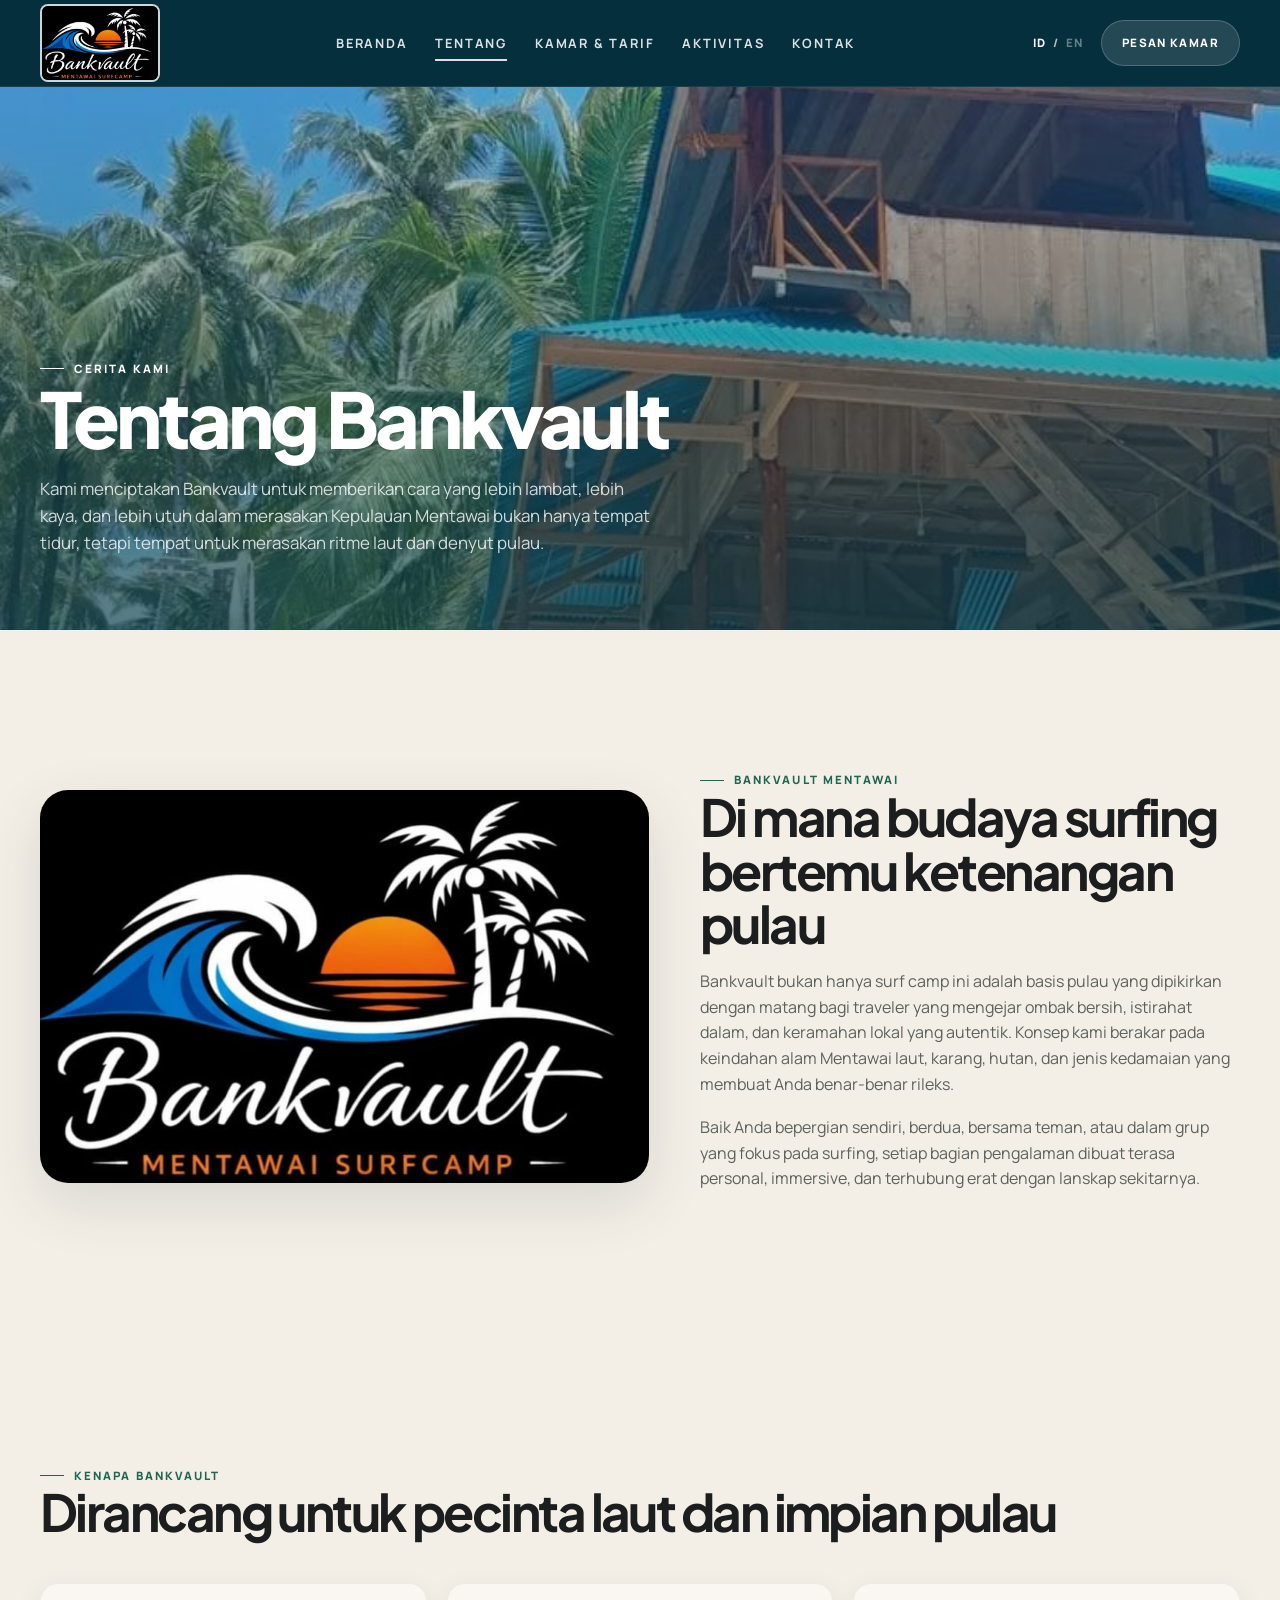
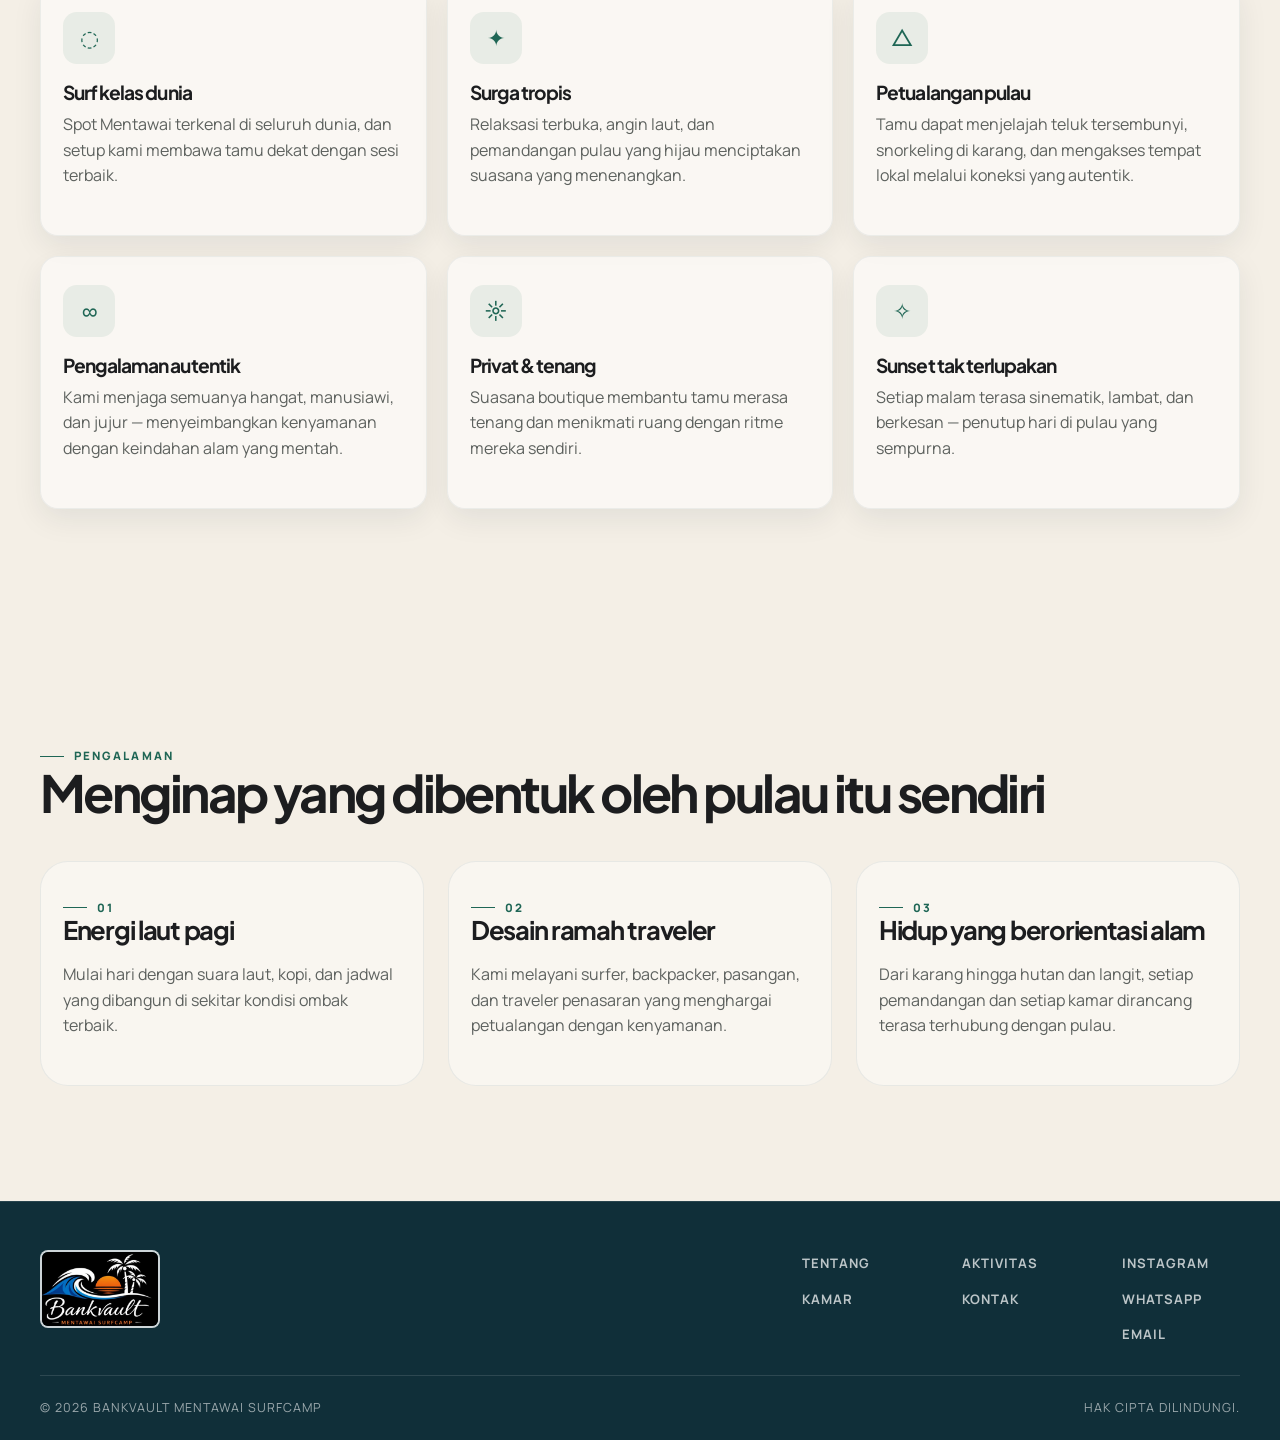
==== about.html @ a0c2a0dd "Add files via upload" ====
<!DOCTYPE html>
<html lang="id">
  <head>
    <meta charset="UTF-8" />
    <meta name="viewport" content="width=device-width, initial-scale=1.0" />
<title>Tentang Bankvault Mentawai Surfcamp</title>
<meta name="description" content="Pelajari kisah, semangat, dan pengalaman di balik Bankvault Mentawai Surfcamp di Kepulauan Mentawai." />
    <link rel="preconnect" href="https://fonts.googleapis.com" />
    <link rel="preconnect" href="https://fonts.gstatic.com" crossorigin />
    <link href="https://fonts.googleapis.com/css2?family=Inter:wght@400;500;600;700;800;900&family=Manrope:wght@400;500;600;700;800&family=Plus+Jakarta+Sans:wght@400;500;600;700;800&display=swap" rel="stylesheet" />
    <link rel="icon" href="logo.jpeg" type="image/jpeg" />
    <link rel="stylesheet" href="style.css" />
  </head>
  <body class="site-shell">
    <div class="scroll-progress"><div class="scroll-progress-bar"></div></div>
    <header class="topbar">
      <nav class="navbar" aria-label="Main navigation">
        <a class="brand" href="index.html">
          <img class="brand-logo" src="logo.jpeg" alt="Bankvault Mentawai Surfcamp" />
        </a>
        <div class="nav-center">
          <a class="nav-link" href="index.html">Beranda</a>
          <a class="nav-link active" href="about.html">Tentang</a>
          <a class="nav-link" href="rooms.html">Kamar &amp; Tarif</a>
          <a class="nav-link" href="activities.html">Aktivitas</a>
          <a class="nav-link" href="contact.html">Kontak</a>
        </div>
        <div class="nav-actions">
          <div class="language-toggle" aria-label="Language selector">
            <button type="button" data-language="id" aria-label="Gunakan Bahasa Indonesia">ID</button>
            <span>/</span>
            <button type="button" data-language="en" aria-label="Use English">EN</button>
          </div>
          <a class="nav-cta" href="contact.html">Pesan Kamar</a>
        </div>
      </nav>
    </header>

    <main class="site-main">
      <section class="page-hero page-hero-about">
        <div class="container">
          <span class="eyebrow" style="color:#fff;">Cerita kami</span>
          <h1>Tentang Bankvault</h1>
          <p>Kami menciptakan Bankvault untuk memberikan cara yang lebih lambat, lebih kaya, dan lebih utuh dalam merasakan Kepulauan Mentawai bukan hanya tempat tidur, tetapi tempat untuk merasakan ritme laut dan denyut pulau.</p>
        </div>
      </section>

      <section class="section reveal">
        <div class="container">
          <div class="grid-2">
            <div class="image-card"><img src="logo.jpeg" alt="Atmosfer pulau Bankvault" loading="lazy" /></div>
            <div class="intro-copy">
              <span class="eyebrow">Bankvault Mentawai</span>
              <h2>Di mana budaya surfing bertemu ketenangan pulau</h2>
              <p>Bankvault bukan hanya surf camp ini adalah basis pulau yang dipikirkan dengan matang bagi traveler yang mengejar ombak bersih, istirahat dalam, dan keramahan lokal yang autentik. Konsep kami berakar pada keindahan alam Mentawai laut, karang, hutan, dan jenis kedamaian yang membuat Anda benar-benar rileks.</p>
              <p>Baik Anda bepergian sendiri, berdua, bersama teman, atau dalam grup yang fokus pada surfing, setiap bagian pengalaman dibuat terasa personal, immersive, dan terhubung erat dengan lanskap sekitarnya.</p>
            </div>
          </div>
        </div>
      </section>

      <section class="section reveal">
        <div class="container">
          <div class="section-intro">
            <div>
              <span class="eyebrow">Kenapa Bankvault</span>
              <h2>Dirancang untuk pecinta laut dan impian pulau</h2>
            </div>
          </div>
          <div class="feature-grid">
            <article class="feature-card"><div class="feature-icon">◌</div><h3>Surf kelas dunia</h3><p>Spot Mentawai terkenal di seluruh dunia, dan setup kami membawa tamu dekat dengan sesi terbaik.</p></article>
            <article class="feature-card"><div class="feature-icon">✦</div><h3>Surga tropis</h3><p>Relaksasi terbuka, angin laut, dan pemandangan pulau yang hijau menciptakan suasana yang menenangkan.</p></article>
            <article class="feature-card"><div class="feature-icon">△</div><h3>Petualangan pulau</h3><p>Tamu dapat menjelajah teluk tersembunyi, snorkeling di karang, dan mengakses tempat lokal melalui koneksi yang autentik.</p></article>
            <article class="feature-card"><div class="feature-icon">∞</div><h3>Pengalaman autentik</h3><p>Kami menjaga semuanya hangat, manusiawi, dan jujur — menyeimbangkan kenyamanan dengan keindahan alam yang mentah.</p></article>
            <article class="feature-card"><div class="feature-icon">☼</div><h3>Privat &amp; tenang</h3><p>Suasana boutique membantu tamu merasa tenang dan menikmati ruang dengan ritme mereka sendiri.</p></article>
            <article class="feature-card"><div class="feature-icon">✧</div><h3>Sunset tak terlupakan</h3><p>Setiap malam terasa sinematik, lambat, dan berkesan — penutup hari di pulau yang sempurna.</p></article>
          </div>
        </div>
      </section>

      <section class="section reveal">
        <div class="container">
          <div class="section-intro">
            <div>
              <span class="eyebrow">Pengalaman</span>
              <h2>Menginap yang dibentuk oleh pulau itu sendiri</h2>
            </div>
          </div>

          <div class="focus-grid">
            <article class="focus-card"><span class="eyebrow">01</span><h3>Energi laut pagi</h3><p>Mulai hari dengan suara laut, kopi, dan jadwal yang dibangun di sekitar kondisi ombak terbaik.</p></article>
            <article class="focus-card"><span class="eyebrow">02</span><h3>Desain ramah traveler</h3><p>Kami melayani surfer, backpacker, pasangan, dan traveler penasaran yang menghargai petualangan dengan kenyamanan.</p></article>
            <article class="focus-card"><span class="eyebrow">03</span><h3>Hidup yang berorientasi alam</h3><p>Dari karang hingga hutan dan langit, setiap pemandangan dan setiap kamar dirancang terasa terhubung dengan pulau.</p></article>
          </div>
        </div>
      </section>
    </main>

    <footer class="footer">
      <div class="container">
        <div class="footer-inner">
            <div class="footer-brand"><a class="brand" href="index.html"><img class="brand-logo" src="logo.jpeg" alt="Bankvault Mentawai Surfcamp" /></a></div>
          <div class="footer-links">
              <ul><li><a href="about.html">Tentang</a></li><li><a href="rooms.html">Kamar</a></li></ul>
              <ul><li><a href="activities.html">Aktivitas</a></li><li><a href="contact.html">Kontak</a></li></ul>
            <ul><li><a href="https://instagram.com/jhonsile" target="_blank" rel="noreferrer">Instagram</a></li><li><a href="https://wa.me/628216255125" target="_blank" rel="noreferrer">WhatsApp</a></li><li><a href="https://mail.google.com/mail/?view=cm&amp;fs=1&amp;to=bankvaultsurfcamp@gmail.com" target="_blank" rel="noreferrer">Email</a></li></ul>
          </div>
        </div>
          <div class="footer-bottom"><span>© 2026 BANKVAULT MENTAWAI SURFCAMP</span><span>Hak Cipta Dilindungi.</span></div>
      </div>
    </footer>

    <script src="https://cdn.jsdelivr.net/npm/gsap@3.12.5/dist/gsap.min.js"></script>
    <script src="script.js"></script>
  </body>
</html>
---- style.css ----
:root {
  --bg: #f4efe6;
  --bg-strong: #efe7da;
  --surface: #ffffff;
  --surface-soft: rgba(255,255,255,0.12);
  --primary: #083b4c;
  --header: #062f3d;
  --footer: #102f39;
  --primary-soft: #0d556f;
  --secondary: #1f6655;
  --secondary-soft: #2d7d68;
  --accent: #d86a3b;
  --accent-soft: #f0b18d;
  --sand: #d9c7a1;
  --ink: #1c1d1f;
  --muted: #5d615e;
  --line: rgba(8,59,76,0.12);
  --shadow: 0 20px 60px rgba(8, 41, 58, 0.12);
  --card-shadow: 0 10px 30px rgba(14, 39, 53, 0.08);
  --radius-lg: 28px;
  --radius-md: 18px;
  --radius-sm: 12px;
  --container: min(1200px, calc(100vw - 48px));
  --nav-height: 86px;
  --transition: 0.5s cubic-bezier(0.22, 1, 0.36, 1);
}

* { box-sizing: border-box; }
html { scroll-behavior: smooth; }
body {
  margin: 0;
  font-family: 'Manrope', 'Inter', sans-serif;
  background: var(--bg);
  color: var(--ink);
  line-height: 1.6;
  overflow-x: hidden;
}
img { max-width: 100%; display: block; }
a { color: inherit; text-decoration: none; }
button, input, select, textarea { font: inherit; }

.container {
  width: var(--container);
  margin: 0 auto;
}

.section {
  position: relative;
  padding: clamp(80px, 9vw, 140px) 0;
}

.reveal,
.feature-card,
.room-card,
.activity-card,
.gallery-item,
.testimonial-slider,
.location-panel,
.contact-panel,
.booking-panel {
  opacity: 0;
  transform: translateY(28px);
  transition: opacity 0.8s ease, transform 0.8s ease;
}
.reveal.is-visible,
.feature-card.is-visible,
.room-card.is-visible,
.activity-card.is-visible,
.gallery-item.is-visible,
.testimonial-slider.is-visible,
.location-panel.is-visible,
.contact-panel.is-visible,
.booking-panel.is-visible {
  opacity: 1;
  transform: translateY(0);
}

.eyebrow {
  display: inline-flex;
  align-items: center;
  gap: 10px;
  text-transform: uppercase;
  letter-spacing: 0.18em;
  font-size: 0.72rem;
  color: var(--secondary);
  font-weight: 800;
}
.eyebrow::before {
  content: "";
  width: 24px;
  height: 1px;
  background: currentColor;
}

.gap-2 { gap: 18px; }

h1, h2, h3, h4 { margin: 0 0 18px; line-height: 1.05; font-family: 'Plus Jakarta Sans', 'Inter', sans-serif; letter-spacing: -0.05em; }
h1 { font-size: clamp(3rem, 6vw, 6.1rem); font-weight: 800; }
h2 { font-size: clamp(2.3rem, 4vw, 4rem); }
h3 { font-size: clamp(1.5rem, 2vw, 2.4rem); }
p { margin: 0 0 18px; color: var(--muted); }

.lead {
  font-size: 1.1rem;
  max-width: 620px;
}

.site-shell {
  position: relative;
  background: var(--bg);
}

.site-shell::before {
  content: "";
  position: fixed;
  inset: 0;
  background: radial-gradient(circle at top left, rgba(14, 96, 105, 0.08), transparent 38%);
  pointer-events: none;
  z-index: 0;
}

.topbar {
  position: fixed;
  inset: 0 0 auto 0;
  z-index: 40;
  background: var(--header);
  border-bottom: 1px solid rgba(255,255,255,0.08);
  transition: background var(--transition), border-color var(--transition), box-shadow var(--transition), backdrop-filter var(--transition);
}
.topbar.nav-scrolled {
  background: var(--header);
  box-shadow: 0 12px 36px rgba(4, 25, 32, 0.22);
  border-bottom-color: rgba(255,255,255,0.1);
}
.topbar.nav-scrolled .nav-link,
.topbar.nav-scrolled .nav-cta {
  color: white;
}

.navbar {
  width: var(--container);
  margin: 0 auto;
  height: var(--nav-height);
  display: flex;
  align-items: center;
  justify-content: space-between;
}

.brand {
  display: inline-flex;
  align-items: center;
  font-weight: 800;
  letter-spacing: 0.08em;
  text-transform: uppercase;
  color: white;
  transition: color var(--transition);
}
.nav-scrolled .brand { color: white; }
.brand-logo {
  width: 120px;
  height: 78px;
  padding: 0;
  object-fit: fill;
  border: 2px solid rgba(255,255,255,0.8);
  border-radius: 8px;
  background: var(--header);
}

.nav-center {
  display: flex;
  align-items: center;
  gap: 28px;
}
.nav-link {
  color: rgba(255,255,255,0.86);
  font-size: 0.8rem;
  letter-spacing: 0.14em;
  text-transform: uppercase;
  font-weight: 700;
  position: relative;
  transition: color var(--transition);
}
.nav-link::after {
  content: "";
  position: absolute;
  left: 0;
  bottom: -8px;
  width: 100%;
  height: 2px;
  background: currentColor;
  transform: scaleX(0);
  transform-origin: left;
  transition: transform 0.35s ease;
}
.nav-link:hover::after,
.nav-link.active::after { transform: scaleX(1); }

.nav-actions {
  display: flex;
  align-items: center;
  gap: 16px;
}
.language-toggle {
  display: inline-flex;
  align-items: center;
  gap: 5px;
  color: rgba(255,255,255,0.7);
  font-size: 0.72rem;
  font-weight: 800;
  letter-spacing: 0.08em;
}
.language-toggle button {
  padding: 5px 2px;
  border: 0;
  background: transparent;
  color: inherit;
  cursor: pointer;
  font-size: inherit;
  font-weight: inherit;
  letter-spacing: inherit;
  transition: color 0.2s ease, opacity 0.2s ease;
}
.language-toggle button:hover,
.language-toggle button.active {
  color: #fff;
}
.language-toggle button:not(.active) {
  opacity: 0.55;
}
.nav-cta {
  display: inline-flex;
  align-items: center;
  justify-content: center;
  min-height: 46px;
  padding: 0 20px;
  border-radius: 999px;
  background: rgba(255,255,255,0.12);
  border: 1px solid rgba(255,255,255,0.2);
  color: white;
  font-size: 0.72rem;
  letter-spacing: 0.12em;
  text-transform: uppercase;
  font-weight: 800;
  transition: transform var(--transition), background var(--transition), border-color var(--transition), color var(--transition), box-shadow var(--transition);
}
.nav-scrolled .nav-cta {
  background: var(--primary);
  border-color: transparent;
  color: white;
  box-shadow: 0 10px 24px rgba(8,59,76,0.18);
}
.nav-cta:hover,
.btn:hover,
.button:hover {
  transform: translateY(-2px);
}

.site-main {
  position: relative;
  z-index: 1;
  animation: pageEnter 0.8s cubic-bezier(0.22, 1, 0.36, 1) both;
}

.footer {
  animation: pageEnter 0.8s 0.12s cubic-bezier(0.22, 1, 0.36, 1) both;
}

@keyframes pageEnter {
  from {
    opacity: 0;
    transform: translateY(18px);
  }
  to {
    opacity: 1;
    transform: translateY(0);
  }
}

.hero {
  position: relative;
  min-height: 100vh;
  display: grid;
  place-items: center;
  overflow: hidden;
  background: linear-gradient(180deg, rgba(8,59,76,0.26), rgba(8,59,76,0.5)), url('dok13.jpeg');
}
.hero::before {
  content: "";
  position: absolute;
  inset: 0;
  background: linear-gradient(180deg, rgba(8,59,76,0.15), rgba(8,59,76,0.58));
}
.hero-media {
  position: absolute;
  inset: -10% -5%;
  background: url('dok13.jpeg') center/cover no-repeat;
  transform: scale(1.08);
  animation: slowZoom 18s ease-in-out alternate infinite;
}
@keyframes slowZoom {
  0% { transform: scale(1.05); }
  100% { transform: scale(1.13); }
}
.hero-content {
  position: relative;
  z-index: 1;
  width: var(--container);
  padding-top: 2rem;
  color: #fff;
  text-shadow: 0 3px 14px rgba(0, 0, 0, 0.55);
}
.hero-copy {
  max-width: 720px;
}
.kicker {
  display: inline-block;
  margin-bottom: 18px;
  padding: 10px 16px;
  font-size: 0.7rem;
  letter-spacing: 0.22em;
  text-transform: uppercase;
  border: 1px solid rgba(255,255,255,0.2);
  border-radius: 999px;
  background: rgba(255,255,255,0.04);
  backdrop-filter: blur(6px);
}
.hero h1 {
  margin-bottom: 18px;
}
.hero h1 .light {
  display: block;
  font-weight: 500;
  opacity: 1;
}
.hero-sub {
  max-width: 620px;
  margin-bottom: 28px;
  color: #fff;
  font-size: 1.08rem;
}
.hero-actions {
  display: flex;
  align-items: center;
  gap: 18px;
  flex-wrap: wrap;
  margin-bottom: 40px;
}
.btn,
.button {
  display: inline-flex;
  align-items: center;
  justify-content: center;
  gap: 10px;
  min-height: 54px;
  padding: 0 24px;
  border-radius: 999px;
  font-size: 0.72rem;
  letter-spacing: 0.12em;
  text-transform: uppercase;
  font-weight: 800;
  transition: transform var(--transition), background var(--transition), color var(--transition), border-color var(--transition), box-shadow var(--transition);
  cursor: pointer;
}
.btn-primary,
.button-primary {
  background: linear-gradient(135deg, var(--primary) 0%, var(--secondary) 100%);
  color: white;
  text-shadow: none;
  box-shadow: 0 20px 40px rgba(8,59,76,0.2);
}
.btn-secondary,
.button-secondary {
  background: transparent;
  color: white;
  border: 1px solid rgba(255,255,255,0.3);
}
.btn .arrow,
.button .arrow {
  display: inline-block;
  transition: transform 0.35s ease;
}
.btn:hover .arrow,
.button:hover .arrow { transform: translateX(4px); }

.hero-scroll {
  display: inline-flex;
  align-items: center;
  gap: 14px;
  color: rgba(255,255,255,0.72);
  letter-spacing: 0.18em;
  text-transform: uppercase;
  font-size: 0.7rem;
  font-weight: 700;
}
.hero-scroll .scroll-line {
  width: 1px;
  height: 52px;
  background: rgba(255,255,255,0.38);
  position: relative;
  overflow: hidden;
}
.hero-scroll .scroll-line::after {
  content: "";
  position: absolute;
  left: 0;
  top: -100%;
  width: 100%;
  height: 100%;
  background: linear-gradient(180deg, transparent, rgba(255,255,255,0.9), transparent);
  animation: scrollPulse 1.8s ease-in-out infinite;
}
@keyframes scrollPulse {
  0% { transform: translateY(0); }
  100% { transform: translateY(200%); }
}

.section-intro {
  display: flex;
  align-items: end;
  justify-content: space-between;
  gap: 30px;
  margin-bottom: 42px;
}
.section-intro h2 { margin-bottom: 0; }

.grid-2 {
  display: grid;
  grid-template-columns: 1.06fr 0.94fr;
  gap: clamp(24px, 4vw, 56px);
  align-items: center;
}

.image-card {
  position: relative;
  overflow: hidden;
  border-radius: var(--radius-lg);
  box-shadow: var(--shadow);
}
.image-card img {
  width: 100%;
  height: 100%;
  object-fit: cover;
  transition: transform 0.8s ease;
}
.image-card:hover img { transform: scale(1.05); }
.image-stack {
  display: grid;
  grid-template-columns: 1.2fr 0.8fr;
  gap: 20px;
}
.image-stack .image-card:nth-child(1) { min-height: 540px; }
.image-stack .image-card:nth-child(2) { min-height: 480px; }

.intro-copy {
  padding: 18px 0;
}
.metric-row {
  display: grid;
  grid-template-columns: repeat(3, minmax(0,1fr));
  margin-top: 28px;
  gap: 18px;
}
.metric {
  padding-top: 18px;
  border-top: 1px solid var(--line);
}
.metric strong {
  display: block;
  font-size: clamp(1.8rem, 4vw, 3rem);
  line-height: 1;
  font-family: 'Plus Jakarta Sans', 'Inter', sans-serif;
  color: var(--primary);
}
.metric span {
  display: block;
  margin-top: 8px;
  font-size: 0.78rem;
  line-height: 1.5;
  letter-spacing: 0.12em;
  text-transform: uppercase;
  color: var(--muted);
}

.about-panel,
.location-panel,
.booking-panel {
  background: rgba(255,255,255,0.38);
  border: 1px solid rgba(8,59,76,0.08);
  border-radius: var(--radius-lg);
  box-shadow: var(--card-shadow);
}

.about-panel {
  padding: clamp(22px, 3vw, 38px);
}
.about-panel p + p { margin-top: 14px; }

.feature-grid {
  display: grid;
  grid-template-columns: repeat(3, minmax(0,1fr));
  gap: 20px;
  margin-top: 44px;
}
.feature-card {
  padding: 28px 22px;
  background: rgba(255,255,255,0.5);
  border: 1px solid rgba(8,59,76,0.06);
  border-radius: var(--radius-md);
  box-shadow: var(--card-shadow);
  transition: transform 0.3s ease, box-shadow 0.3s ease;
}
.feature-card:hover {
  transform: translateY(-6px);
  box-shadow: 0 20px 40px rgba(8,59,76,0.08);
}
.feature-icon {
  width: 52px;
  height: 52px;
  display: grid;
  place-items: center;
  margin-bottom: 18px;
  border-radius: 14px;
  background: rgba(31, 102, 85, 0.08);
  color: var(--secondary);
  font-size: 1.4rem;
}
.feature-card h3 {
  margin-bottom: 10px;
  font-size: 1.2rem;
}

.surf-feature {
  position: relative;
  overflow: hidden;
  border-radius: var(--radius-lg);
  min-height: 620px;
  background: linear-gradient(180deg, rgba(8,59,76,0.1), rgba(8,59,76,0.4)), url('https://images.unsplash.com/photo-1502680390469-be75c86b636f?auto=format&fit=crop&w=1600&q=80') center/cover no-repeat;
}
.surf-overlay {
  position: absolute;
  inset: auto 0 0 0;
  padding: clamp(28px,3vw,42px);
  color: white;
}
.stat-grid {
  display: grid;
  grid-template-columns: repeat(3, minmax(0,1fr));
  gap: 20px;
  margin-top: 26px;
}
.stat-box {
  padding: 20px 18px;
  background: rgba(255,255,255,0.08);
  backdrop-filter: blur(10px);
  border: 1px solid rgba(255,255,255,0.06);
  border-radius: 16px;
}
.stat-box strong {
  display: block;
  font-size: clamp(1.8rem, 2vw, 2.7rem);
  font-family: 'Plus Jakarta Sans', 'Inter', sans-serif;
  color: white;
}
.stat-box span {
  display: block;
  font-size: 0.76rem;
  letter-spacing: 0.12em;
  text-transform: uppercase;
  color: rgba(255,255,255,0.7);
}

.rooms-grid,
.activity-grid,
.gallery-grid,
.testimonial-grid {
  display: grid;
  gap: 24px;
}
.rooms-grid {
  grid-template-columns: repeat(3, minmax(0,1fr));
}
.room-card {
  background: rgba(255,255,255,0.5);
  border: 1px solid rgba(8,59,76,0.08);
  border-radius: var(--radius-lg);
  overflow: hidden;
  box-shadow: var(--card-shadow);
  transition: transform 0.35s ease, box-shadow 0.35s ease;
}
.room-card:hover {
  transform: translateY(-8px);
  box-shadow: 0 24px 46px rgba(8,59,76,0.1);
}
.room-image {
  height: 260px;
  overflow: hidden;
}
.room-image img {
  width: 100%;
  height: 100%;
  object-fit: cover;
  transition: transform 0.8s ease;
}
.package-card .room-image {
  height: 390px;
  background: #f7f7f5;
}
.package-card .room-image img {
  object-fit: contain;
}
.package-card:hover .room-image img { transform: scale(1.02); }
.room-card:hover .room-image img { transform: scale(1.06); }
.room-content {
  padding: 22px;
}
.room-content p {
  margin-bottom: 16px;
}
.room-meta {
  display: flex;
  justify-content: space-between;
  align-items: center;
  margin-bottom: 18px;
}
.room-badge {
  font-size: 0.72rem;
  letter-spacing: 0.14em;
  text-transform: uppercase;
  color: var(--secondary);
  background: rgba(31, 102, 85, 0.08);
  padding: 8px 10px;
  border-radius: 999px;
  font-weight: 800;
}
.room-price {
  display: flex;
  flex-direction: column;
  align-items: flex-end;
  gap: 2px;
}
.price-label {
  font-size: 0.7rem;
  text-transform: uppercase;
  letter-spacing: 0.1em;
  color: var(--muted);
}
.price-value {
  font-family: 'Plus Jakarta Sans', 'Inter', sans-serif;
  font-weight: 800;
  letter-spacing: -0.04em;
  color: var(--primary);
  font-size: 1.4rem;
}
.room-features {
  display: flex;
  flex-wrap: wrap;
  gap: 8px;
  margin-bottom: 20px;
}
.room-features span {
  padding: 8px 10px;
  border-radius: 999px;
  background: rgba(8,59,76,0.04);
  color: var(--muted);
  font-size: 0.72rem;
  border: 1px solid rgba(8,59,76,0.05);
}
.price-toggle {
  display: inline-flex;
  gap: 6px;
  background: rgba(8,59,76,0.06);
  border-radius: 999px;
  padding: 6px;
  margin-bottom: 22px;
}
.price-toggle button {
  border: none;
  background: transparent;
  color: var(--muted);
  letter-spacing: 0.08em;
  text-transform: uppercase;
  font-weight: 800;
  font-size: 0.68rem;
  padding: 10px 14px;
  border-radius: 999px;
  cursor: pointer;
}
.price-toggle button.active {
  background: var(--primary);
  color: white;
}

.activity-grid {
  grid-template-columns: repeat(4, minmax(0,1fr));
}
.activity-card {
  position: relative;
  min-height: 360px;
  overflow: hidden;
  border-radius: var(--radius-lg);
  box-shadow: var(--card-shadow);
}
.activity-card img {
  width: 100%;
  height: 100%;
  object-fit: cover;
  transition: transform 0.7s ease;
}
.activity-card:hover img { transform: scale(1.08); }
.activity-content {
  position: absolute;
  inset: auto 0 0 0;
  padding: 24px;
  background: linear-gradient(180deg, transparent, rgba(8,59,76,0.7));
  color: white;
}
.activity-content h3 {
  margin: 0;
  font-size: 1.1rem;
}
.activity-arrow {
  display: inline-flex;
  width: 32px;
  height: 32px;
  border-radius: 50%;
  background: rgba(255,255,255,0.15);
  align-items: center;
  justify-content: center;
  transition: transform 0.35s ease;
}
.activity-card:hover .activity-arrow { transform: translateX(6px); }

.gallery-grid {
  grid-template-columns: repeat(12, minmax(0,1fr));
  grid-auto-rows: 180px;
}
.gallery-item {
  grid-column: span 4;
  position: relative;
  overflow: hidden;
  border-radius: 22px;
  cursor: pointer;
  box-shadow: var(--card-shadow);
}
.gallery-item.tall { grid-row: span 2; }
.gallery-item.wide { grid-column: span 8; }
.gallery-item img {
  width: 100%;
  height: 100%;
  object-fit: cover;
  transition: transform 0.75s ease, filter 0.35s ease;
}
.gallery-item:hover img { transform: scale(1.06); }
.gallery-item::after {
  content: "";
  position: absolute;
  inset: 0;
  background: linear-gradient(180deg, rgba(8,59,76,0.1), rgba(8,59,76,0.5));
}
.gallery-filters {
  display: flex;
  flex-wrap: wrap;
  gap: 10px;
  margin: 0 0 28px;
}
.filter-button {
  border: 1px solid rgba(8,59,76,0.12);
  background: rgba(255,255,255,0.4);
  color: var(--primary);
  text-transform: uppercase;
  letter-spacing: 0.12em;
  font-size: 0.68rem;
  font-weight: 800;
  min-height: 44px;
  padding: 0 16px;
  border-radius: 999px;
  cursor: pointer;
}
.filter-button.active {
  background: var(--primary);
  color: white;
  border-color: transparent;
}

.lightbox {
  position: fixed;
  inset: 0;
  background: rgba(8, 20, 28, 0.82);
  display: grid;
  place-items: center;
  z-index: 90;
  opacity: 0;
  visibility: hidden;
  transition: opacity 0.35s ease, visibility 0.35s ease;
}
.lightbox.open {
  opacity: 1;
  visibility: visible;
}
.lightbox-inner {
  position: relative;
  width: min(80vw, 960px);
}
.lightbox-inner img {
  width: 100%;
  max-height: 76vh;
  object-fit: cover;
  border-radius: 24px;
  box-shadow: 0 30px 80px rgba(0,0,0,0.32);
}
.lightbox-close,
.lightbox-prev,
.lightbox-next {
  position: absolute;
  width: 48px;
  height: 48px;
  border: 1px solid rgba(255,255,255,0.18);
  border-radius: 50%;
  background: rgba(255,255,255,0.08);
  color: white;
  display: grid;
  place-items: center;
  cursor: pointer;
}
.lightbox-close { top: -18px; right: -18px; }
.lightbox-prev { left: -18px; top: 50%; transform: translateY(-50%); }
.lightbox-next { right: -18px; top: 50%; transform: translateY(-50%); }

.testimonial-slider {
  position: relative;
  overflow: hidden;
  background: rgba(255,255,255,0.42);
  border-radius: var(--radius-lg);
  border: 1px solid rgba(8,59,76,0.08);
  box-shadow: var(--card-shadow);
}
.testimonial-track {
  display: flex;
  transition: transform 0.6s ease;
}
.testimonial-slide {
  min-width: 100%;
  padding: clamp(28px, 3vw, 46px);
}
.testimonial-rating {
  color: #f4b333;
  letter-spacing: 0.18em;
  font-size: 0.82rem;
  margin-bottom: 12px;
}
.testimonial-quote {
  font-size: clamp(1.3rem, 2.5vw, 2.3rem);
  line-height: 1.3;
  color: var(--primary);
  font-family: 'Plus Jakarta Sans', 'Inter', sans-serif;
  letter-spacing: -0.04em;
}
.testimonial-meta {
  display: flex;
  align-items: center;
  gap: 16px;
  margin-top: 24px;
}
.testimonial-meta img {
  width: 52px;
  height: 52px;
  border-radius: 50%;
  object-fit: cover;
}
.slider-controls {
  display: flex;
  justify-content: flex-end;
  gap: 10px;
  margin-top: 18px;
}
.slider-button {
  width: 46px;
  height: 46px;
  border-radius: 50%;
  border: 1px solid rgba(8,59,76,0.11);
  background: rgba(255,255,255,0.7);
  cursor: pointer;
}

.location-grid {
  display: grid;
  grid-template-columns: 1fr 1.2fr;
  gap: 24px;
}
.location-panel {
  padding: clamp(22px, 3vw, 32px);
}
.map-box {
  min-height: 420px;
  background: linear-gradient(180deg, rgba(8,59,76,0.2), rgba(31,102,85,0.2)), url('dok4.jpeg') center/cover no-repeat;
  border-radius: var(--radius-lg);
  position: relative;
  overflow: hidden;
  display: block;
  cursor: pointer;
}
.map-box::before {
  content: "";
  position: absolute;
  inset: 0;
  background: linear-gradient(180deg, rgba(8,59,76,0.08), rgba(8,59,76,0.25));
}
.map-link {
  position: absolute;
  z-index: 1;
  left: 24px;
  bottom: 24px;
  padding: 12px 16px;
  border-radius: 999px;
  background: rgba(6,47,61,0.9);
  color: #fff;
  font-size: 0.78rem;
  font-weight: 800;
  letter-spacing: 0.04em;
}
.travel-list {
  display: grid;
  gap: 12px;
  margin-top: 26px;
}
.travel-item {
  display: flex;
  justify-content: space-between;
  gap: 18px;
  padding: 14px 0;
  border-bottom: 1px solid rgba(8,59,76,0.08);
}
.travel-item span:first-child {
  color: var(--muted);
}
.travel-item strong {
  text-align: right;
  color: var(--primary);
}

.booking-callout {
  background: linear-gradient(135deg, var(--primary), var(--secondary));
  color: white;
  border-radius: var(--radius-lg);
  padding: clamp(24px, 3vw, 38px);
  box-shadow: var(--shadow);
}
.booking-callout p { color: rgba(255,255,255,0.78); }
.booking-callout .btn { margin-top: 10px; }

.contact-shell {
  display: grid;
  grid-template-columns: 0.9fr 1.1fr;
  gap: 28px;
}
.contact-shell-full {
  display: block;
}
.contact-full-block {
  background: rgba(255,255,255,0.52);
  border: 1px solid rgba(8,59,76,0.08);
  border-radius: var(--radius-lg);
  box-shadow: var(--card-shadow);
  padding: clamp(28px, 4vw, 42px);
}
.contact-full-block h2 {
  margin-bottom: 12px;
}
.contact-full-block p {
  max-width: 680px;
  margin-bottom: 0;
}
.contact-panel,
.booking-panel {
  padding: clamp(24px,3vw,36px);
}
.contact-links {
  display: grid;
  gap: 20px;
  margin-top: 24px;
}
.contact-links-full {
  grid-template-columns: repeat(2, minmax(0, 1fr));
}
.contact-item {
  display: flex;
  gap: 14px;
  align-items: center;
  padding: 16px 18px;
  border-radius: 16px;
  background: rgba(8,59,76,0.04);
  transition: transform 0.25s ease, box-shadow 0.25s ease;
}
.contact-item:hover {
  transform: translateY(-3px);
  box-shadow: 0 12px 26px rgba(8,59,76,0.08);
}
.contact-icon {
  width: 42px;
  height: 42px;
  display: grid;
  place-items: center;
  border-radius: 12px;
  background: rgba(31,98,85,0.1);
  color: var(--secondary);
}
.form-grid {
  display: grid;
  grid-template-columns: repeat(2, minmax(0,1fr));
  gap: 18px;
}
.form-grid .full-span { grid-column: 1 / -1; }
.field {
  display: flex;
  flex-direction: column;
  gap: 8px;
  font-size: 0.8rem;
  font-weight: 700;
  letter-spacing: 0.08em;
  text-transform: uppercase;
  color: var(--primary);
}
.field input,
.field select,
.field textarea {
  width: 100%;
  min-height: 54px;
  border-radius: 14px;
  border: 1px solid rgba(8,59,76,0.12);
  background: rgba(255,255,255,0.7);
  padding: 16px 18px;
  color: var(--ink);
}
.field textarea {
  min-height: 140px;
  resize: vertical;
}

.footer {
  padding: 48px 0 22px;
  background: var(--footer);
  border-top: 1px solid rgba(255,255,255,0.1);
}
.footer-inner {
  display: flex;
  justify-content: space-between;
  align-items: flex-start;
  gap: 24px;
  padding-bottom: 28px;
}
.footer-brand {
  flex: 0 0 160px;
  max-width: 160px;
}
.footer-brand .brand { color: white; }
.footer-brand p { color: rgba(255,255,255,0.68); }
.footer-links {
  display: flex;
  gap: 42px;
  align-items: flex-start;
  justify-content: flex-end;
  flex: 1;
  flex-wrap: wrap;
}
.footer-links ul {
  list-style: none;
  padding: 0;
  margin: 0;
  min-width: 118px;
  display: grid;
  gap: 10px;
}
.footer-links a {
  color: rgba(255,255,255,0.72);
  font-size: 0.82rem;
  letter-spacing: 0.08em;
  text-transform: uppercase;
  font-weight: 700;
}
.footer-bottom {
  display: flex;
  justify-content: space-between;
  align-items: center;
  gap: 20px;
  padding-top: 22px;
  border-top: 1px solid rgba(255,255,255,0.12);
  font-size: 0.78rem;
  color: rgba(255,255,255,0.58);
  letter-spacing: 0.08em;
  text-transform: uppercase;
}

.page-hero {
  position: relative;
  min-height: 70vh;
  display: flex;
  align-items: end;
  padding-top: 120px;
  background: linear-gradient(180deg, rgba(8,59,76,0.3), rgba(8,59,76,0.56)), url('dok8.jpeg') center/cover no-repeat;
}
.page-hero-about {
  background-image: linear-gradient(180deg, rgba(8,59,76,0.2), rgba(8,59,76,0.68)), url('dok9.jpeg');
  background-position: center;
  background-size: cover;
}
.page-hero-rooms {
  background-image: linear-gradient(180deg, rgba(8,59,76,0.16), rgba(8,59,76,0.7)), url('dok3.jpeg');
  background-position: center 42%;
  background-size: cover;
}
.page-hero-contact {
  background-image: linear-gradient(180deg, rgba(8,59,76,0.18), rgba(8,59,76,0.62)), url('dok12.jpeg');
  background-position: center;
  background-size: cover;
}
.page-hero .container { position: relative; z-index: 1; padding-bottom: 56px; }
.page-hero h1 {
  color: white;
  margin-bottom: 16px;
}
.page-hero p {
  color: rgba(255,255,255,0.8);
  max-width: 620px;
  font-size: 1.06rem;
}

.masonry-layout {
  display: grid;
  grid-template-columns: repeat(3, minmax(0,1fr));
  gap: 24px;
}
.masonry-item {
  display: flex;
  flex-direction: column;
  overflow: hidden;
  border-radius: var(--radius-lg);
  min-height: 360px;
  background: var(--surface);
  box-shadow: var(--card-shadow);
}
.masonry-item img {
  width: 100%;
  height: 250px;
  object-fit: cover;
  transition: transform 0.8s ease;
}
.masonry-item:hover img { transform: scale(1.06); }
.masonry-item .activity-content {
  position: static;
  padding: 22px;
  margin-top: auto;
  background: var(--surface);
  color: var(--primary);
}
.masonry-item .activity-content h3 { color: var(--primary); }

.section-video {
  padding-top: 0;
}
.activity-video-grid {
  display: grid;
  grid-template-columns: repeat(3, minmax(0, 1fr));
  gap: 24px;
  margin-top: 36px;
}
.activity-video-card {
  overflow: hidden;
  border-radius: var(--radius-lg);
  background: var(--surface);
  box-shadow: var(--card-shadow);
}
.activity-video-card video {
  display: block;
  width: 100%;
  aspect-ratio: 16 / 10;
  background: var(--primary);
  object-fit: cover;
}
.activity-video-content {
  display: flex;
  align-items: baseline;
  gap: 14px;
  padding: 20px 22px 22px;
}
.activity-video-content span {
  color: var(--accent);
  font-size: 0.72rem;
  font-weight: 800;
  letter-spacing: 0.14em;
}
.activity-video-content h3 {
  margin: 0;
  color: var(--primary);
  font-size: 1.15rem;
}

.page-section {
  padding-top: clamp(70px, 7vw, 110px);
}

.focus-grid {
  display: grid;
  grid-template-columns: repeat(3, minmax(0,1fr));
  gap: 24px;
}
.focus-card {
  background: rgba(255,255,255,0.42);
  border: 1px solid rgba(8,59,76,0.07);
  border-radius: var(--radius-lg);
  padding: 28px 22px;
}

.scroll-progress {
  position: fixed;
  inset: 0 0 auto 0;
  height: 3px;
  background: rgba(8,59,76,0.06);
  z-index: 90;
}
.scroll-progress-bar {
  width: 0;
  height: 100%;
  background: linear-gradient(90deg, var(--secondary), var(--accent));
}

.hidden { display: none !important; }

@media (max-width: 1024px) {
  .nav-center { display: none; }
  .nav-actions .nav-cta {
    display: inline-flex;
    min-height: 42px;
    padding: 0 14px;
    font-size: 0.64rem;
  }
  .grid-2,
  .location-grid,
  .contact-shell,
  .feature-grid,
  .focus-grid {
    grid-template-columns: 1fr;
  }
  .rooms-grid,
  .activity-grid,
  .activity-video-grid {
    grid-template-columns: repeat(2, minmax(0,1fr));
  }
  .image-stack { grid-template-columns: 1fr; }
  .metric-row,
  .stat-grid { grid-template-columns: repeat(2, minmax(0,1fr)); }
}

@media (max-width: 720px) {
  :root { --container: min(100vw - 28px, 1000px); }
  .nav-actions { gap: 8px; }
  .language-toggle { font-size: 0.65rem; }
  .nav-actions .nav-cta { padding: 0 11px; font-size: 0.58rem; }
  .hero { min-height: 92vh; }
  .hero-content { padding-top: 3rem; }
  .hero-actions { flex-direction: column; align-items: flex-start; }
  .hero-sub { font-size: 1rem; }
  .section-intro { flex-direction: column; align-items: flex-start; }
  .metric-row,
  .stat-grid,
  .gallery-grid,
  .form-grid,
  .rooms-grid,
  .activity-grid,
  .activity-video-grid { grid-template-columns: 1fr; }
  .gallery-item,
  .gallery-item.wide,
  .gallery-item.tall { grid-column: span 12; grid-row: span 1; }
  .footer-inner,
  .footer-bottom {
    flex-direction: column;
  }
  .footer-inner {
    gap: 28px;
  }
  .footer-brand {
    flex-basis: auto;
  }
  .footer-links {
    width: 100%;
    justify-content: flex-start;
    gap: 28px;
  }
  .footer-bottom {
    align-items: flex-start;
  }
  .site-main,
  .footer {
    animation: none;
  }
  .page-hero { min-height: 58vh; }
  .brand-logo { width: 100px; height: 65px; }
}
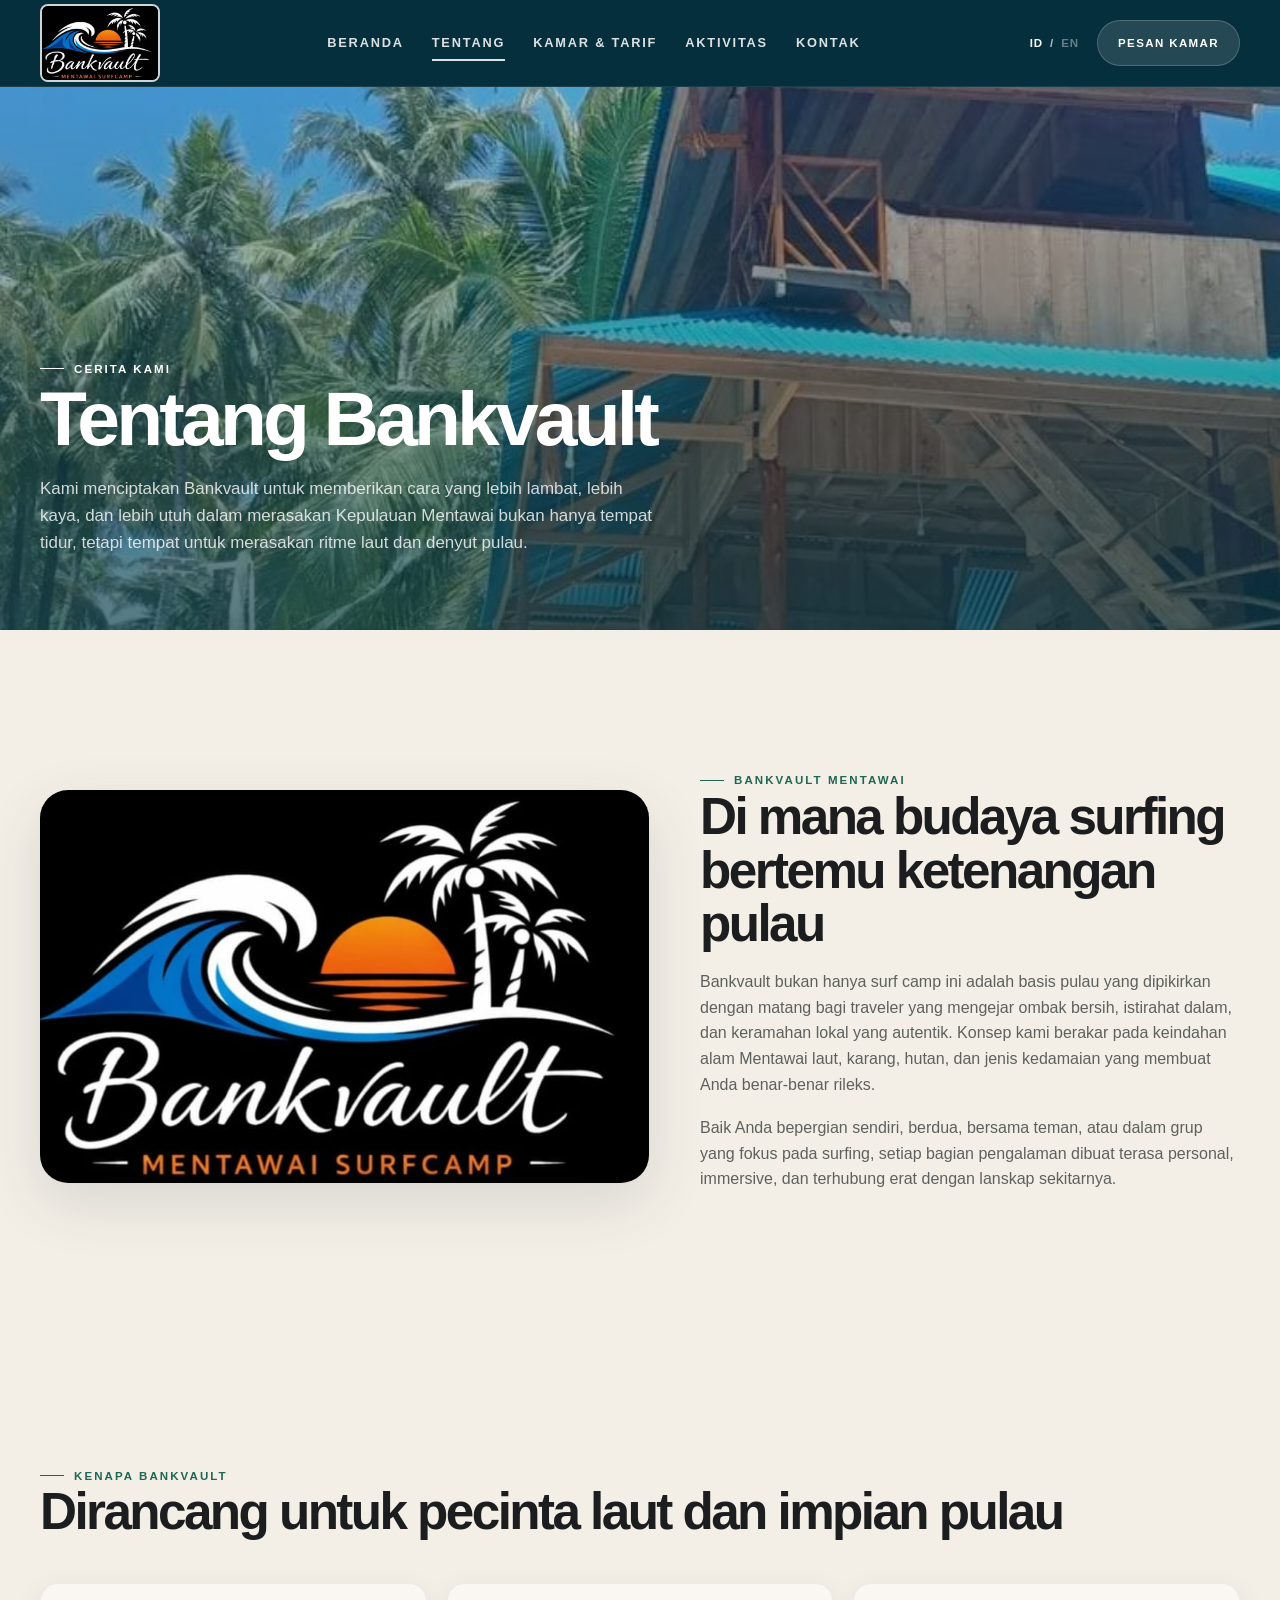
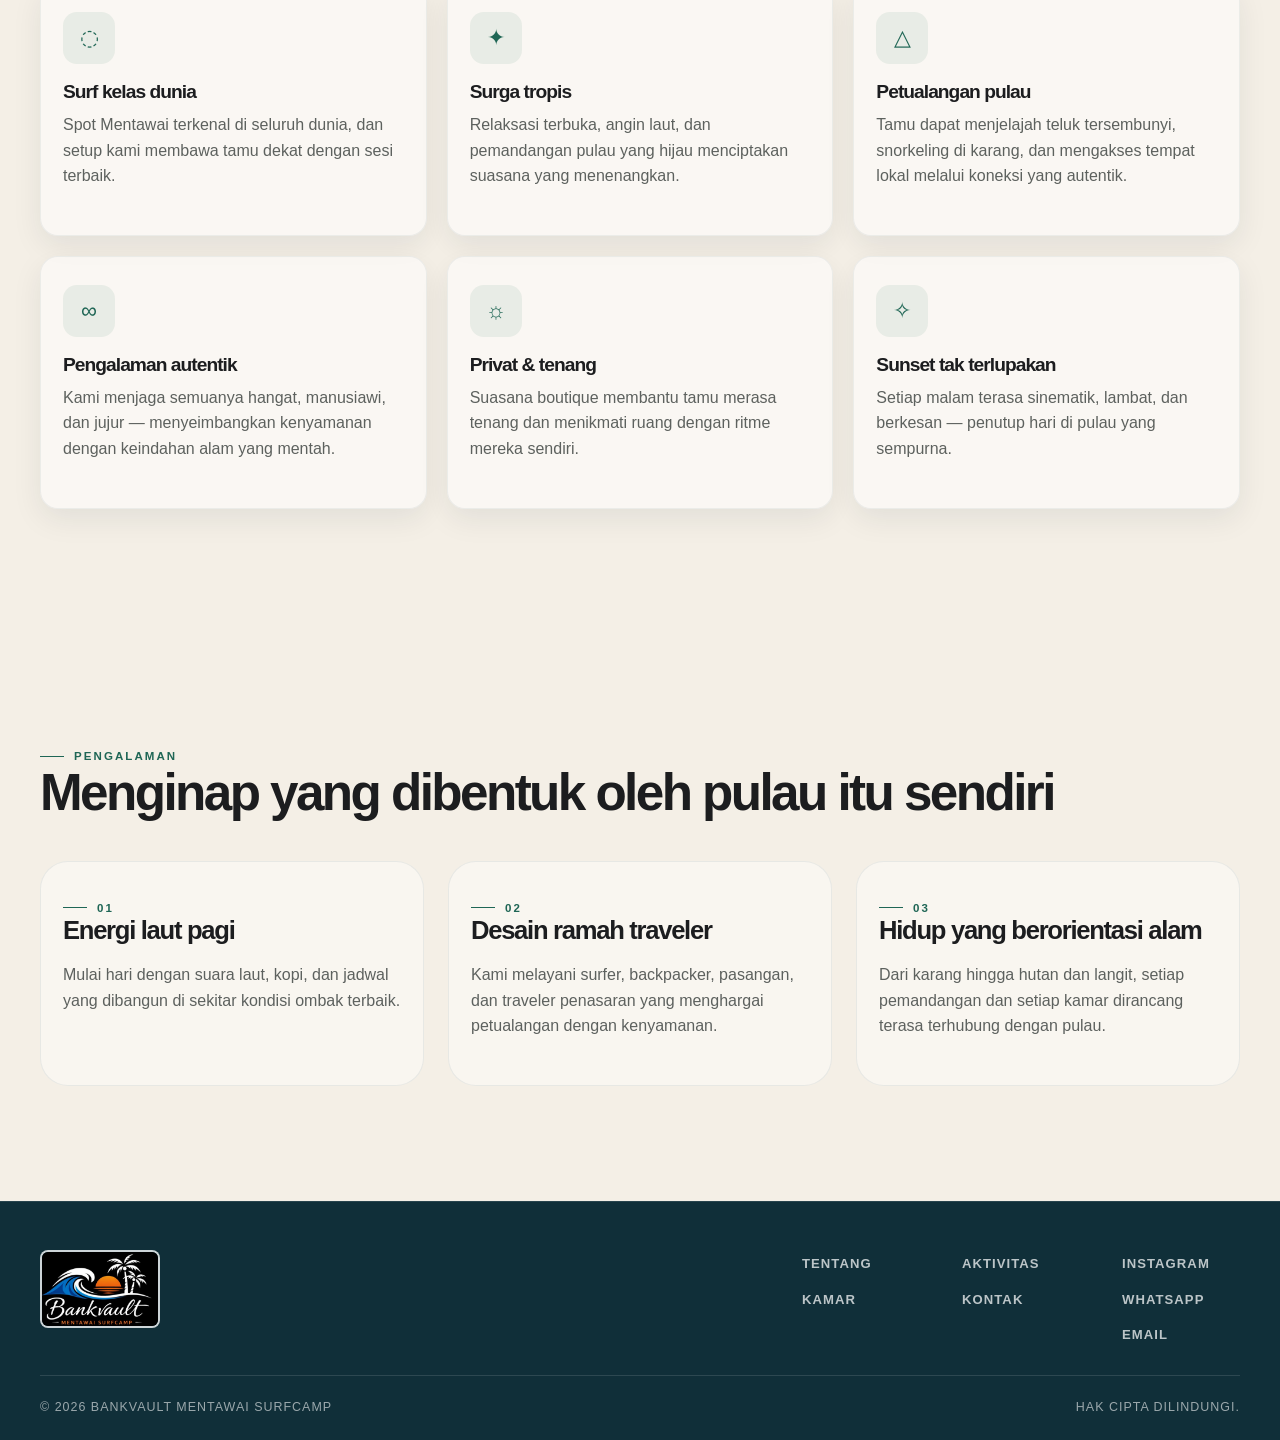
==== commit 52f8dd47: "up" ====
--- a/about.html
+++ b/about.html
@@ -1,116 +1,124 @@
-<!DOCTYPE html>
-<html lang="id">
-  <head>
-    <meta charset="UTF-8" />
-    <meta name="viewport" content="width=device-width, initial-scale=1.0" />
-<title>Tentang Bankvault Mentawai Surfcamp</title>
-<meta name="description" content="Pelajari kisah, semangat, dan pengalaman di balik Bankvault Mentawai Surfcamp di Kepulauan Mentawai." />
-    <link rel="preconnect" href="https://fonts.googleapis.com" />
-    <link rel="preconnect" href="https://fonts.gstatic.com" crossorigin />
-    <link href="https://fonts.googleapis.com/css2?family=Inter:wght@400;500;600;700;800;900&family=Manrope:wght@400;500;600;700;800&family=Plus+Jakarta+Sans:wght@400;500;600;700;800&display=swap" rel="stylesheet" />
-    <link rel="icon" href="logo.jpeg" type="image/jpeg" />
-    <link rel="stylesheet" href="style.css" />
-  </head>
-  <body class="site-shell">
-    <div class="scroll-progress"><div class="scroll-progress-bar"></div></div>
-    <header class="topbar">
-      <nav class="navbar" aria-label="Main navigation">
-        <a class="brand" href="index.html">
-          <img class="brand-logo" src="logo.jpeg" alt="Bankvault Mentawai Surfcamp" />
-        </a>
-        <div class="nav-center">
-          <a class="nav-link" href="index.html">Beranda</a>
-          <a class="nav-link active" href="about.html">Tentang</a>
-          <a class="nav-link" href="rooms.html">Kamar &amp; Tarif</a>
-          <a class="nav-link" href="activities.html">Aktivitas</a>
-          <a class="nav-link" href="contact.html">Kontak</a>
-        </div>
-        <div class="nav-actions">
-          <div class="language-toggle" aria-label="Language selector">
-            <button type="button" data-language="id" aria-label="Gunakan Bahasa Indonesia">ID</button>
-            <span>/</span>
-            <button type="button" data-language="en" aria-label="Use English">EN</button>
-          </div>
-          <a class="nav-cta" href="contact.html">Pesan Kamar</a>
-        </div>
-      </nav>
-    </header>
-
-    <main class="site-main">
-      <section class="page-hero page-hero-about">
-        <div class="container">
-          <span class="eyebrow" style="color:#fff;">Cerita kami</span>
-          <h1>Tentang Bankvault</h1>
-          <p>Kami menciptakan Bankvault untuk memberikan cara yang lebih lambat, lebih kaya, dan lebih utuh dalam merasakan Kepulauan Mentawai bukan hanya tempat tidur, tetapi tempat untuk merasakan ritme laut dan denyut pulau.</p>
-        </div>
-      </section>
-
-      <section class="section reveal">
-        <div class="container">
-          <div class="grid-2">
-            <div class="image-card"><img src="logo.jpeg" alt="Atmosfer pulau Bankvault" loading="lazy" /></div>
-            <div class="intro-copy">
-              <span class="eyebrow">Bankvault Mentawai</span>
-              <h2>Di mana budaya surfing bertemu ketenangan pulau</h2>
-              <p>Bankvault bukan hanya surf camp ini adalah basis pulau yang dipikirkan dengan matang bagi traveler yang mengejar ombak bersih, istirahat dalam, dan keramahan lokal yang autentik. Konsep kami berakar pada keindahan alam Mentawai laut, karang, hutan, dan jenis kedamaian yang membuat Anda benar-benar rileks.</p>
-              <p>Baik Anda bepergian sendiri, berdua, bersama teman, atau dalam grup yang fokus pada surfing, setiap bagian pengalaman dibuat terasa personal, immersive, dan terhubung erat dengan lanskap sekitarnya.</p>
-            </div>
-          </div>
-        </div>
-      </section>
-
-      <section class="section reveal">
-        <div class="container">
-          <div class="section-intro">
-            <div>
-              <span class="eyebrow">Kenapa Bankvault</span>
-              <h2>Dirancang untuk pecinta laut dan impian pulau</h2>
-            </div>
-          </div>
-          <div class="feature-grid">
-            <article class="feature-card"><div class="feature-icon">◌</div><h3>Surf kelas dunia</h3><p>Spot Mentawai terkenal di seluruh dunia, dan setup kami membawa tamu dekat dengan sesi terbaik.</p></article>
-            <article class="feature-card"><div class="feature-icon">✦</div><h3>Surga tropis</h3><p>Relaksasi terbuka, angin laut, dan pemandangan pulau yang hijau menciptakan suasana yang menenangkan.</p></article>
-            <article class="feature-card"><div class="feature-icon">△</div><h3>Petualangan pulau</h3><p>Tamu dapat menjelajah teluk tersembunyi, snorkeling di karang, dan mengakses tempat lokal melalui koneksi yang autentik.</p></article>
-            <article class="feature-card"><div class="feature-icon">∞</div><h3>Pengalaman autentik</h3><p>Kami menjaga semuanya hangat, manusiawi, dan jujur — menyeimbangkan kenyamanan dengan keindahan alam yang mentah.</p></article>
-            <article class="feature-card"><div class="feature-icon">☼</div><h3>Privat &amp; tenang</h3><p>Suasana boutique membantu tamu merasa tenang dan menikmati ruang dengan ritme mereka sendiri.</p></article>
-            <article class="feature-card"><div class="feature-icon">✧</div><h3>Sunset tak terlupakan</h3><p>Setiap malam terasa sinematik, lambat, dan berkesan — penutup hari di pulau yang sempurna.</p></article>
-          </div>
-        </div>
-      </section>
-
-      <section class="section reveal">
-        <div class="container">
-          <div class="section-intro">
-            <div>
-              <span class="eyebrow">Pengalaman</span>
-              <h2>Menginap yang dibentuk oleh pulau itu sendiri</h2>
-            </div>
-          </div>
-
-          <div class="focus-grid">
-            <article class="focus-card"><span class="eyebrow">01</span><h3>Energi laut pagi</h3><p>Mulai hari dengan suara laut, kopi, dan jadwal yang dibangun di sekitar kondisi ombak terbaik.</p></article>
-            <article class="focus-card"><span class="eyebrow">02</span><h3>Desain ramah traveler</h3><p>Kami melayani surfer, backpacker, pasangan, dan traveler penasaran yang menghargai petualangan dengan kenyamanan.</p></article>
-            <article class="focus-card"><span class="eyebrow">03</span><h3>Hidup yang berorientasi alam</h3><p>Dari karang hingga hutan dan langit, setiap pemandangan dan setiap kamar dirancang terasa terhubung dengan pulau.</p></article>
-          </div>
-        </div>
-      </section>
-    </main>
-
-    <footer class="footer">
-      <div class="container">
-        <div class="footer-inner">
-            <div class="footer-brand"><a class="brand" href="index.html"><img class="brand-logo" src="logo.jpeg" alt="Bankvault Mentawai Surfcamp" /></a></div>
-          <div class="footer-links">
-              <ul><li><a href="about.html">Tentang</a></li><li><a href="rooms.html">Kamar</a></li></ul>
-              <ul><li><a href="activities.html">Aktivitas</a></li><li><a href="contact.html">Kontak</a></li></ul>
-            <ul><li><a href="https://instagram.com/jhonsile" target="_blank" rel="noreferrer">Instagram</a></li><li><a href="https://wa.me/628216255125" target="_blank" rel="noreferrer">WhatsApp</a></li><li><a href="https://mail.google.com/mail/?view=cm&amp;fs=1&amp;to=bankvaultsurfcamp@gmail.com" target="_blank" rel="noreferrer">Email</a></li></ul>
-          </div>
-        </div>
-          <div class="footer-bottom"><span>© 2026 BANKVAULT MENTAWAI SURFCAMP</span><span>Hak Cipta Dilindungi.</span></div>
-      </div>
-    </footer>
-
-    <script src="https://cdn.jsdelivr.net/npm/gsap@3.12.5/dist/gsap.min.js"></script>
-    <script src="script.js"></script>
-  </body>
-</html>
+<!DOCTYPE html>
+<html lang="id">
+  <head>
+    <meta charset="UTF-8" />
+    <meta name="viewport" content="width=device-width, initial-scale=1.0" />
+    <meta
+      http-equiv="Content-Security-Policy"
+      content="default-src 'self'; base-uri 'self'; object-src 'none'; frame-src 'none'; script-src 'self' https://cdn.jsdelivr.net; style-src 'self' 'unsafe-inline' https://fonts.googleapis.com; font-src https://fonts.gstatic.com; img-src 'self' data:; media-src 'self'; connect-src 'self'; form-action 'self'; upgrade-insecure-requests"
+    />
+<title>Tentang Bankvault Mentawai Surfcamp</title>
+<meta name="description" content="Pelajari kisah, semangat, dan pengalaman di balik Bankvault Mentawai Surfcamp di Kepulauan Mentawai." />
+    <link rel="preconnect" href="https://fonts.googleapis.com" />
+    <link rel="preconnect" href="https://fonts.gstatic.com" crossorigin />
+    <link href="https://fonts.googleapis.com/css2?family=Inter:wght@400;500;600;700;800;900&family=Manrope:wght@400;500;600;700;800&family=Plus+Jakarta+Sans:wght@400;500;600;700;800&display=swap" rel="stylesheet" />
+    <link rel="icon" href="logo.jpeg" type="image/jpeg" />
+    <link rel="stylesheet" href="style.css" />
+  </head>
+  <body class="site-shell">
+    <div class="scroll-progress"><div class="scroll-progress-bar"></div></div>
+    <header class="topbar">
+      <nav class="navbar" aria-label="Main navigation">
+        <a class="brand" href="index.html">
+          <img class="brand-logo" src="logo.jpeg" alt="Bankvault Mentawai Surfcamp" />
+        </a>
+        <button class="menu-toggle" type="button" aria-label="Buka menu" aria-expanded="false" aria-controls="site-navigation">
+          <span></span><span></span><span></span>
+        </button>
+        <div class="nav-center" id="site-navigation">
+          <a class="nav-link" href="index.html">Beranda</a>
+          <a class="nav-link active" href="about.html">Tentang</a>
+          <a class="nav-link" href="rooms.html">Kamar &amp; Tarif</a>
+          <a class="nav-link" href="activities.html">Aktivitas</a>
+          <a class="nav-link" href="contact.html">Kontak</a>
+        </div>
+        <div class="nav-actions">
+          <div class="language-toggle" aria-label="Language selector">
+            <button type="button" data-language="id" aria-label="Gunakan Bahasa Indonesia">ID</button>
+            <span>/</span>
+            <button type="button" data-language="en" aria-label="Use English">EN</button>
+          </div>
+          <a class="nav-cta" href="contact.html">Pesan Kamar</a>
+        </div>
+      </nav>
+    </header>
+
+    <main class="site-main">
+      <section class="page-hero page-hero-about">
+        <div class="container">
+          <span class="eyebrow" style="color:#fff;">Cerita kami</span>
+          <h1>Tentang Bankvault</h1>
+          <p>Kami menciptakan Bankvault untuk memberikan cara yang lebih lambat, lebih kaya, dan lebih utuh dalam merasakan Kepulauan Mentawai bukan hanya tempat tidur, tetapi tempat untuk merasakan ritme laut dan denyut pulau.</p>
+        </div>
+      </section>
+
+      <section class="section reveal">
+        <div class="container">
+          <div class="grid-2">
+            <div class="image-card"><img src="logo.jpeg" alt="Atmosfer pulau Bankvault" loading="lazy" /></div>
+            <div class="intro-copy">
+              <span class="eyebrow">Bankvault Mentawai</span>
+              <h2>Di mana budaya surfing bertemu ketenangan pulau</h2>
+              <p>Bankvault bukan hanya surf camp ini adalah basis pulau yang dipikirkan dengan matang bagi traveler yang mengejar ombak bersih, istirahat dalam, dan keramahan lokal yang autentik. Konsep kami berakar pada keindahan alam Mentawai laut, karang, hutan, dan jenis kedamaian yang membuat Anda benar-benar rileks.</p>
+              <p>Baik Anda bepergian sendiri, berdua, bersama teman, atau dalam grup yang fokus pada surfing, setiap bagian pengalaman dibuat terasa personal, immersive, dan terhubung erat dengan lanskap sekitarnya.</p>
+            </div>
+          </div>
+        </div>
+      </section>
+
+      <section class="section reveal">
+        <div class="container">
+          <div class="section-intro">
+            <div>
+              <span class="eyebrow">Kenapa Bankvault</span>
+              <h2>Dirancang untuk pecinta laut dan impian pulau</h2>
+            </div>
+          </div>
+          <div class="feature-grid">
+            <article class="feature-card"><div class="feature-icon">◌</div><h3>Surf kelas dunia</h3><p>Spot Mentawai terkenal di seluruh dunia, dan setup kami membawa tamu dekat dengan sesi terbaik.</p></article>
+            <article class="feature-card"><div class="feature-icon">✦</div><h3>Surga tropis</h3><p>Relaksasi terbuka, angin laut, dan pemandangan pulau yang hijau menciptakan suasana yang menenangkan.</p></article>
+            <article class="feature-card"><div class="feature-icon">△</div><h3>Petualangan pulau</h3><p>Tamu dapat menjelajah teluk tersembunyi, snorkeling di karang, dan mengakses tempat lokal melalui koneksi yang autentik.</p></article>
+            <article class="feature-card"><div class="feature-icon">∞</div><h3>Pengalaman autentik</h3><p>Kami menjaga semuanya hangat, manusiawi, dan jujur — menyeimbangkan kenyamanan dengan keindahan alam yang mentah.</p></article>
+            <article class="feature-card"><div class="feature-icon">☼</div><h3>Privat &amp; tenang</h3><p>Suasana boutique membantu tamu merasa tenang dan menikmati ruang dengan ritme mereka sendiri.</p></article>
+            <article class="feature-card"><div class="feature-icon">✧</div><h3>Sunset tak terlupakan</h3><p>Setiap malam terasa sinematik, lambat, dan berkesan — penutup hari di pulau yang sempurna.</p></article>
+          </div>
+        </div>
+      </section>
+
+      <section class="section reveal">
+        <div class="container">
+          <div class="section-intro">
+            <div>
+              <span class="eyebrow">Pengalaman</span>
+              <h2>Menginap yang dibentuk oleh pulau itu sendiri</h2>
+            </div>
+          </div>
+
+          <div class="focus-grid">
+            <article class="focus-card"><span class="eyebrow">01</span><h3>Energi laut pagi</h3><p>Mulai hari dengan suara laut, kopi, dan jadwal yang dibangun di sekitar kondisi ombak terbaik.</p></article>
+            <article class="focus-card"><span class="eyebrow">02</span><h3>Desain ramah traveler</h3><p>Kami melayani surfer, backpacker, pasangan, dan traveler penasaran yang menghargai petualangan dengan kenyamanan.</p></article>
+            <article class="focus-card"><span class="eyebrow">03</span><h3>Hidup yang berorientasi alam</h3><p>Dari karang hingga hutan dan langit, setiap pemandangan dan setiap kamar dirancang terasa terhubung dengan pulau.</p></article>
+          </div>
+        </div>
+      </section>
+    </main>
+
+    <footer class="footer">
+      <div class="container">
+        <div class="footer-inner">
+            <div class="footer-brand"><a class="brand" href="index.html"><img class="brand-logo" src="logo.jpeg" alt="Bankvault Mentawai Surfcamp" /></a></div>
+          <div class="footer-links">
+              <ul><li><a href="about.html">Tentang</a></li><li><a href="rooms.html">Kamar</a></li></ul>
+              <ul><li><a href="activities.html">Aktivitas</a></li><li><a href="contact.html">Kontak</a></li></ul>
+            <ul><li><a href="https://instagram.com/jhonsile" target="_blank" rel="noreferrer">Instagram</a></li><li><a href="https://wa.me/628216255125" target="_blank" rel="noreferrer">WhatsApp</a></li><li><a href="https://mail.google.com/mail/?view=cm&amp;fs=1&amp;to=bankvaultsurfcamp@gmail.com" target="_blank" rel="noreferrer">Email</a></li></ul>
+          </div>
+        </div>
+          <div class="footer-bottom"><span>© 2026 BANKVAULT MENTAWAI SURFCAMP</span><span>Hak Cipta Dilindungi.</span></div>
+      </div>
+    </footer>
+
+    <script src="https://cdn.jsdelivr.net/npm/gsap@3.12.5/dist/gsap.min.js"></script>
+    <script src="anti-ads.js" defer></script>
+    <script src="script.js"></script>
+  </body>
+</html>
--- a/style.css
+++ b/style.css
@@ -1,1297 +1,1390 @@
-:root {
-  --bg: #f4efe6;
-  --bg-strong: #efe7da;
-  --surface: #ffffff;
-  --surface-soft: rgba(255,255,255,0.12);
-  --primary: #083b4c;
-  --header: #062f3d;
-  --footer: #102f39;
-  --primary-soft: #0d556f;
-  --secondary: #1f6655;
-  --secondary-soft: #2d7d68;
-  --accent: #d86a3b;
-  --accent-soft: #f0b18d;
-  --sand: #d9c7a1;
-  --ink: #1c1d1f;
-  --muted: #5d615e;
-  --line: rgba(8,59,76,0.12);
-  --shadow: 0 20px 60px rgba(8, 41, 58, 0.12);
-  --card-shadow: 0 10px 30px rgba(14, 39, 53, 0.08);
-  --radius-lg: 28px;
-  --radius-md: 18px;
-  --radius-sm: 12px;
-  --container: min(1200px, calc(100vw - 48px));
-  --nav-height: 86px;
-  --transition: 0.5s cubic-bezier(0.22, 1, 0.36, 1);
-}
-
-* { box-sizing: border-box; }
-html { scroll-behavior: smooth; }
-body {
-  margin: 0;
-  font-family: 'Manrope', 'Inter', sans-serif;
-  background: var(--bg);
-  color: var(--ink);
-  line-height: 1.6;
-  overflow-x: hidden;
-}
-img { max-width: 100%; display: block; }
-a { color: inherit; text-decoration: none; }
-button, input, select, textarea { font: inherit; }
-
-.container {
-  width: var(--container);
-  margin: 0 auto;
-}
-
-.section {
-  position: relative;
-  padding: clamp(80px, 9vw, 140px) 0;
-}
-
-.reveal,
-.feature-card,
-.room-card,
-.activity-card,
-.gallery-item,
-.testimonial-slider,
-.location-panel,
-.contact-panel,
-.booking-panel {
-  opacity: 0;
-  transform: translateY(28px);
-  transition: opacity 0.8s ease, transform 0.8s ease;
-}
-.reveal.is-visible,
-.feature-card.is-visible,
-.room-card.is-visible,
-.activity-card.is-visible,
-.gallery-item.is-visible,
-.testimonial-slider.is-visible,
-.location-panel.is-visible,
-.contact-panel.is-visible,
-.booking-panel.is-visible {
-  opacity: 1;
-  transform: translateY(0);
-}
-
-.eyebrow {
-  display: inline-flex;
-  align-items: center;
-  gap: 10px;
-  text-transform: uppercase;
-  letter-spacing: 0.18em;
-  font-size: 0.72rem;
-  color: var(--secondary);
-  font-weight: 800;
-}
-.eyebrow::before {
-  content: "";
-  width: 24px;
-  height: 1px;
-  background: currentColor;
-}
-
-.gap-2 { gap: 18px; }
-
-h1, h2, h3, h4 { margin: 0 0 18px; line-height: 1.05; font-family: 'Plus Jakarta Sans', 'Inter', sans-serif; letter-spacing: -0.05em; }
-h1 { font-size: clamp(3rem, 6vw, 6.1rem); font-weight: 800; }
-h2 { font-size: clamp(2.3rem, 4vw, 4rem); }
-h3 { font-size: clamp(1.5rem, 2vw, 2.4rem); }
-p { margin: 0 0 18px; color: var(--muted); }
-
-.lead {
-  font-size: 1.1rem;
-  max-width: 620px;
-}
-
-.site-shell {
-  position: relative;
-  background: var(--bg);
-}
-
-.site-shell::before {
-  content: "";
-  position: fixed;
-  inset: 0;
-  background: radial-gradient(circle at top left, rgba(14, 96, 105, 0.08), transparent 38%);
-  pointer-events: none;
-  z-index: 0;
-}
-
-.topbar {
-  position: fixed;
-  inset: 0 0 auto 0;
-  z-index: 40;
-  background: var(--header);
-  border-bottom: 1px solid rgba(255,255,255,0.08);
-  transition: background var(--transition), border-color var(--transition), box-shadow var(--transition), backdrop-filter var(--transition);
-}
-.topbar.nav-scrolled {
-  background: var(--header);
-  box-shadow: 0 12px 36px rgba(4, 25, 32, 0.22);
-  border-bottom-color: rgba(255,255,255,0.1);
-}
-.topbar.nav-scrolled .nav-link,
-.topbar.nav-scrolled .nav-cta {
-  color: white;
-}
-
-.navbar {
-  width: var(--container);
-  margin: 0 auto;
-  height: var(--nav-height);
-  display: flex;
-  align-items: center;
-  justify-content: space-between;
-}
-
-.brand {
-  display: inline-flex;
-  align-items: center;
-  font-weight: 800;
-  letter-spacing: 0.08em;
-  text-transform: uppercase;
-  color: white;
-  transition: color var(--transition);
-}
-.nav-scrolled .brand { color: white; }
-.brand-logo {
-  width: 120px;
-  height: 78px;
-  padding: 0;
-  object-fit: fill;
-  border: 2px solid rgba(255,255,255,0.8);
-  border-radius: 8px;
-  background: var(--header);
-}
-
-.nav-center {
-  display: flex;
-  align-items: center;
-  gap: 28px;
-}
-.nav-link {
-  color: rgba(255,255,255,0.86);
-  font-size: 0.8rem;
-  letter-spacing: 0.14em;
-  text-transform: uppercase;
-  font-weight: 700;
-  position: relative;
-  transition: color var(--transition);
-}
-.nav-link::after {
-  content: "";
-  position: absolute;
-  left: 0;
-  bottom: -8px;
-  width: 100%;
-  height: 2px;
-  background: currentColor;
-  transform: scaleX(0);
-  transform-origin: left;
-  transition: transform 0.35s ease;
-}
-.nav-link:hover::after,
-.nav-link.active::after { transform: scaleX(1); }
-
-.nav-actions {
-  display: flex;
-  align-items: center;
-  gap: 16px;
-}
-.language-toggle {
-  display: inline-flex;
-  align-items: center;
-  gap: 5px;
-  color: rgba(255,255,255,0.7);
-  font-size: 0.72rem;
-  font-weight: 800;
-  letter-spacing: 0.08em;
-}
-.language-toggle button {
-  padding: 5px 2px;
-  border: 0;
-  background: transparent;
-  color: inherit;
-  cursor: pointer;
-  font-size: inherit;
-  font-weight: inherit;
-  letter-spacing: inherit;
-  transition: color 0.2s ease, opacity 0.2s ease;
-}
-.language-toggle button:hover,
-.language-toggle button.active {
-  color: #fff;
-}
-.language-toggle button:not(.active) {
-  opacity: 0.55;
-}
-.nav-cta {
-  display: inline-flex;
-  align-items: center;
-  justify-content: center;
-  min-height: 46px;
-  padding: 0 20px;
-  border-radius: 999px;
-  background: rgba(255,255,255,0.12);
-  border: 1px solid rgba(255,255,255,0.2);
-  color: white;
-  font-size: 0.72rem;
-  letter-spacing: 0.12em;
-  text-transform: uppercase;
-  font-weight: 800;
-  transition: transform var(--transition), background var(--transition), border-color var(--transition), color var(--transition), box-shadow var(--transition);
-}
-.nav-scrolled .nav-cta {
-  background: var(--primary);
-  border-color: transparent;
-  color: white;
-  box-shadow: 0 10px 24px rgba(8,59,76,0.18);
-}
-.nav-cta:hover,
-.btn:hover,
-.button:hover {
-  transform: translateY(-2px);
-}
-
-.site-main {
-  position: relative;
-  z-index: 1;
-  animation: pageEnter 0.8s cubic-bezier(0.22, 1, 0.36, 1) both;
-}
-
-.footer {
-  animation: pageEnter 0.8s 0.12s cubic-bezier(0.22, 1, 0.36, 1) both;
-}
-
-@keyframes pageEnter {
-  from {
-    opacity: 0;
-    transform: translateY(18px);
-  }
-  to {
-    opacity: 1;
-    transform: translateY(0);
-  }
-}
-
-.hero {
-  position: relative;
-  min-height: 100vh;
-  display: grid;
-  place-items: center;
-  overflow: hidden;
-  background: linear-gradient(180deg, rgba(8,59,76,0.26), rgba(8,59,76,0.5)), url('dok13.jpeg');
-}
-.hero::before {
-  content: "";
-  position: absolute;
-  inset: 0;
-  background: linear-gradient(180deg, rgba(8,59,76,0.15), rgba(8,59,76,0.58));
-}
-.hero-media {
-  position: absolute;
-  inset: -10% -5%;
-  background: url('dok13.jpeg') center/cover no-repeat;
-  transform: scale(1.08);
-  animation: slowZoom 18s ease-in-out alternate infinite;
-}
-@keyframes slowZoom {
-  0% { transform: scale(1.05); }
-  100% { transform: scale(1.13); }
-}
-.hero-content {
-  position: relative;
-  z-index: 1;
-  width: var(--container);
-  padding-top: 2rem;
-  color: #fff;
-  text-shadow: 0 3px 14px rgba(0, 0, 0, 0.55);
-}
-.hero-copy {
-  max-width: 720px;
-}
-.kicker {
-  display: inline-block;
-  margin-bottom: 18px;
-  padding: 10px 16px;
-  font-size: 0.7rem;
-  letter-spacing: 0.22em;
-  text-transform: uppercase;
-  border: 1px solid rgba(255,255,255,0.2);
-  border-radius: 999px;
-  background: rgba(255,255,255,0.04);
-  backdrop-filter: blur(6px);
-}
-.hero h1 {
-  margin-bottom: 18px;
-}
-.hero h1 .light {
-  display: block;
-  font-weight: 500;
-  opacity: 1;
-}
-.hero-sub {
-  max-width: 620px;
-  margin-bottom: 28px;
-  color: #fff;
-  font-size: 1.08rem;
-}
-.hero-actions {
-  display: flex;
-  align-items: center;
-  gap: 18px;
-  flex-wrap: wrap;
-  margin-bottom: 40px;
-}
-.btn,
-.button {
-  display: inline-flex;
-  align-items: center;
-  justify-content: center;
-  gap: 10px;
-  min-height: 54px;
-  padding: 0 24px;
-  border-radius: 999px;
-  font-size: 0.72rem;
-  letter-spacing: 0.12em;
-  text-transform: uppercase;
-  font-weight: 800;
-  transition: transform var(--transition), background var(--transition), color var(--transition), border-color var(--transition), box-shadow var(--transition);
-  cursor: pointer;
-}
-.btn-primary,
-.button-primary {
-  background: linear-gradient(135deg, var(--primary) 0%, var(--secondary) 100%);
-  color: white;
-  text-shadow: none;
-  box-shadow: 0 20px 40px rgba(8,59,76,0.2);
-}
-.btn-secondary,
-.button-secondary {
-  background: transparent;
-  color: white;
-  border: 1px solid rgba(255,255,255,0.3);
-}
-.btn .arrow,
-.button .arrow {
-  display: inline-block;
-  transition: transform 0.35s ease;
-}
-.btn:hover .arrow,
-.button:hover .arrow { transform: translateX(4px); }
-
-.hero-scroll {
-  display: inline-flex;
-  align-items: center;
-  gap: 14px;
-  color: rgba(255,255,255,0.72);
-  letter-spacing: 0.18em;
-  text-transform: uppercase;
-  font-size: 0.7rem;
-  font-weight: 700;
-}
-.hero-scroll .scroll-line {
-  width: 1px;
-  height: 52px;
-  background: rgba(255,255,255,0.38);
-  position: relative;
-  overflow: hidden;
-}
-.hero-scroll .scroll-line::after {
-  content: "";
-  position: absolute;
-  left: 0;
-  top: -100%;
-  width: 100%;
-  height: 100%;
-  background: linear-gradient(180deg, transparent, rgba(255,255,255,0.9), transparent);
-  animation: scrollPulse 1.8s ease-in-out infinite;
-}
-@keyframes scrollPulse {
-  0% { transform: translateY(0); }
-  100% { transform: translateY(200%); }
-}
-
-.section-intro {
-  display: flex;
-  align-items: end;
-  justify-content: space-between;
-  gap: 30px;
-  margin-bottom: 42px;
-}
-.section-intro h2 { margin-bottom: 0; }
-
-.grid-2 {
-  display: grid;
-  grid-template-columns: 1.06fr 0.94fr;
-  gap: clamp(24px, 4vw, 56px);
-  align-items: center;
-}
-
-.image-card {
-  position: relative;
-  overflow: hidden;
-  border-radius: var(--radius-lg);
-  box-shadow: var(--shadow);
-}
-.image-card img {
-  width: 100%;
-  height: 100%;
-  object-fit: cover;
-  transition: transform 0.8s ease;
-}
-.image-card:hover img { transform: scale(1.05); }
-.image-stack {
-  display: grid;
-  grid-template-columns: 1.2fr 0.8fr;
-  gap: 20px;
-}
-.image-stack .image-card:nth-child(1) { min-height: 540px; }
-.image-stack .image-card:nth-child(2) { min-height: 480px; }
-
-.intro-copy {
-  padding: 18px 0;
-}
-.metric-row {
-  display: grid;
-  grid-template-columns: repeat(3, minmax(0,1fr));
-  margin-top: 28px;
-  gap: 18px;
-}
-.metric {
-  padding-top: 18px;
-  border-top: 1px solid var(--line);
-}
-.metric strong {
-  display: block;
-  font-size: clamp(1.8rem, 4vw, 3rem);
-  line-height: 1;
-  font-family: 'Plus Jakarta Sans', 'Inter', sans-serif;
-  color: var(--primary);
-}
-.metric span {
-  display: block;
-  margin-top: 8px;
-  font-size: 0.78rem;
-  line-height: 1.5;
-  letter-spacing: 0.12em;
-  text-transform: uppercase;
-  color: var(--muted);
-}
-
-.about-panel,
-.location-panel,
-.booking-panel {
-  background: rgba(255,255,255,0.38);
-  border: 1px solid rgba(8,59,76,0.08);
-  border-radius: var(--radius-lg);
-  box-shadow: var(--card-shadow);
-}
-
-.about-panel {
-  padding: clamp(22px, 3vw, 38px);
-}
-.about-panel p + p { margin-top: 14px; }
-
-.feature-grid {
-  display: grid;
-  grid-template-columns: repeat(3, minmax(0,1fr));
-  gap: 20px;
-  margin-top: 44px;
-}
-.feature-card {
-  padding: 28px 22px;
-  background: rgba(255,255,255,0.5);
-  border: 1px solid rgba(8,59,76,0.06);
-  border-radius: var(--radius-md);
-  box-shadow: var(--card-shadow);
-  transition: transform 0.3s ease, box-shadow 0.3s ease;
-}
-.feature-card:hover {
-  transform: translateY(-6px);
-  box-shadow: 0 20px 40px rgba(8,59,76,0.08);
-}
-.feature-icon {
-  width: 52px;
-  height: 52px;
-  display: grid;
-  place-items: center;
-  margin-bottom: 18px;
-  border-radius: 14px;
-  background: rgba(31, 102, 85, 0.08);
-  color: var(--secondary);
-  font-size: 1.4rem;
-}
-.feature-card h3 {
-  margin-bottom: 10px;
-  font-size: 1.2rem;
-}
-
-.surf-feature {
-  position: relative;
-  overflow: hidden;
-  border-radius: var(--radius-lg);
-  min-height: 620px;
-  background: linear-gradient(180deg, rgba(8,59,76,0.1), rgba(8,59,76,0.4)), url('https://images.unsplash.com/photo-1502680390469-be75c86b636f?auto=format&fit=crop&w=1600&q=80') center/cover no-repeat;
-}
-.surf-overlay {
-  position: absolute;
-  inset: auto 0 0 0;
-  padding: clamp(28px,3vw,42px);
-  color: white;
-}
-.stat-grid {
-  display: grid;
-  grid-template-columns: repeat(3, minmax(0,1fr));
-  gap: 20px;
-  margin-top: 26px;
-}
-.stat-box {
-  padding: 20px 18px;
-  background: rgba(255,255,255,0.08);
-  backdrop-filter: blur(10px);
-  border: 1px solid rgba(255,255,255,0.06);
-  border-radius: 16px;
-}
-.stat-box strong {
-  display: block;
-  font-size: clamp(1.8rem, 2vw, 2.7rem);
-  font-family: 'Plus Jakarta Sans', 'Inter', sans-serif;
-  color: white;
-}
-.stat-box span {
-  display: block;
-  font-size: 0.76rem;
-  letter-spacing: 0.12em;
-  text-transform: uppercase;
-  color: rgba(255,255,255,0.7);
-}
-
-.rooms-grid,
-.activity-grid,
-.gallery-grid,
-.testimonial-grid {
-  display: grid;
-  gap: 24px;
-}
-.rooms-grid {
-  grid-template-columns: repeat(3, minmax(0,1fr));
-}
-.room-card {
-  background: rgba(255,255,255,0.5);
-  border: 1px solid rgba(8,59,76,0.08);
-  border-radius: var(--radius-lg);
-  overflow: hidden;
-  box-shadow: var(--card-shadow);
-  transition: transform 0.35s ease, box-shadow 0.35s ease;
-}
-.room-card:hover {
-  transform: translateY(-8px);
-  box-shadow: 0 24px 46px rgba(8,59,76,0.1);
-}
-.room-image {
-  height: 260px;
-  overflow: hidden;
-}
-.room-image img {
-  width: 100%;
-  height: 100%;
-  object-fit: cover;
-  transition: transform 0.8s ease;
-}
-.package-card .room-image {
-  height: 390px;
-  background: #f7f7f5;
-}
-.package-card .room-image img {
-  object-fit: contain;
-}
-.package-card:hover .room-image img { transform: scale(1.02); }
-.room-card:hover .room-image img { transform: scale(1.06); }
-.room-content {
-  padding: 22px;
-}
-.room-content p {
-  margin-bottom: 16px;
-}
-.room-meta {
-  display: flex;
-  justify-content: space-between;
-  align-items: center;
-  margin-bottom: 18px;
-}
-.room-badge {
-  font-size: 0.72rem;
-  letter-spacing: 0.14em;
-  text-transform: uppercase;
-  color: var(--secondary);
-  background: rgba(31, 102, 85, 0.08);
-  padding: 8px 10px;
-  border-radius: 999px;
-  font-weight: 800;
-}
-.room-price {
-  display: flex;
-  flex-direction: column;
-  align-items: flex-end;
-  gap: 2px;
-}
-.price-label {
-  font-size: 0.7rem;
-  text-transform: uppercase;
-  letter-spacing: 0.1em;
-  color: var(--muted);
-}
-.price-value {
-  font-family: 'Plus Jakarta Sans', 'Inter', sans-serif;
-  font-weight: 800;
-  letter-spacing: -0.04em;
-  color: var(--primary);
-  font-size: 1.4rem;
-}
-.room-features {
-  display: flex;
-  flex-wrap: wrap;
-  gap: 8px;
-  margin-bottom: 20px;
-}
-.room-features span {
-  padding: 8px 10px;
-  border-radius: 999px;
-  background: rgba(8,59,76,0.04);
-  color: var(--muted);
-  font-size: 0.72rem;
-  border: 1px solid rgba(8,59,76,0.05);
-}
-.price-toggle {
-  display: inline-flex;
-  gap: 6px;
-  background: rgba(8,59,76,0.06);
-  border-radius: 999px;
-  padding: 6px;
-  margin-bottom: 22px;
-}
-.price-toggle button {
-  border: none;
-  background: transparent;
-  color: var(--muted);
-  letter-spacing: 0.08em;
-  text-transform: uppercase;
-  font-weight: 800;
-  font-size: 0.68rem;
-  padding: 10px 14px;
-  border-radius: 999px;
-  cursor: pointer;
-}
-.price-toggle button.active {
-  background: var(--primary);
-  color: white;
-}
-
-.activity-grid {
-  grid-template-columns: repeat(4, minmax(0,1fr));
-}
-.activity-card {
-  position: relative;
-  min-height: 360px;
-  overflow: hidden;
-  border-radius: var(--radius-lg);
-  box-shadow: var(--card-shadow);
-}
-.activity-card img {
-  width: 100%;
-  height: 100%;
-  object-fit: cover;
-  transition: transform 0.7s ease;
-}
-.activity-card:hover img { transform: scale(1.08); }
-.activity-content {
-  position: absolute;
-  inset: auto 0 0 0;
-  padding: 24px;
-  background: linear-gradient(180deg, transparent, rgba(8,59,76,0.7));
-  color: white;
-}
-.activity-content h3 {
-  margin: 0;
-  font-size: 1.1rem;
-}
-.activity-arrow {
-  display: inline-flex;
-  width: 32px;
-  height: 32px;
-  border-radius: 50%;
-  background: rgba(255,255,255,0.15);
-  align-items: center;
-  justify-content: center;
-  transition: transform 0.35s ease;
-}
-.activity-card:hover .activity-arrow { transform: translateX(6px); }
-
-.gallery-grid {
-  grid-template-columns: repeat(12, minmax(0,1fr));
-  grid-auto-rows: 180px;
-}
-.gallery-item {
-  grid-column: span 4;
-  position: relative;
-  overflow: hidden;
-  border-radius: 22px;
-  cursor: pointer;
-  box-shadow: var(--card-shadow);
-}
-.gallery-item.tall { grid-row: span 2; }
-.gallery-item.wide { grid-column: span 8; }
-.gallery-item img {
-  width: 100%;
-  height: 100%;
-  object-fit: cover;
-  transition: transform 0.75s ease, filter 0.35s ease;
-}
-.gallery-item:hover img { transform: scale(1.06); }
-.gallery-item::after {
-  content: "";
-  position: absolute;
-  inset: 0;
-  background: linear-gradient(180deg, rgba(8,59,76,0.1), rgba(8,59,76,0.5));
-}
-.gallery-filters {
-  display: flex;
-  flex-wrap: wrap;
-  gap: 10px;
-  margin: 0 0 28px;
-}
-.filter-button {
-  border: 1px solid rgba(8,59,76,0.12);
-  background: rgba(255,255,255,0.4);
-  color: var(--primary);
-  text-transform: uppercase;
-  letter-spacing: 0.12em;
-  font-size: 0.68rem;
-  font-weight: 800;
-  min-height: 44px;
-  padding: 0 16px;
-  border-radius: 999px;
-  cursor: pointer;
-}
-.filter-button.active {
-  background: var(--primary);
-  color: white;
-  border-color: transparent;
-}
-
-.lightbox {
-  position: fixed;
-  inset: 0;
-  background: rgba(8, 20, 28, 0.82);
-  display: grid;
-  place-items: center;
-  z-index: 90;
-  opacity: 0;
-  visibility: hidden;
-  transition: opacity 0.35s ease, visibility 0.35s ease;
-}
-.lightbox.open {
-  opacity: 1;
-  visibility: visible;
-}
-.lightbox-inner {
-  position: relative;
-  width: min(80vw, 960px);
-}
-.lightbox-inner img {
-  width: 100%;
-  max-height: 76vh;
-  object-fit: cover;
-  border-radius: 24px;
-  box-shadow: 0 30px 80px rgba(0,0,0,0.32);
-}
-.lightbox-close,
-.lightbox-prev,
-.lightbox-next {
-  position: absolute;
-  width: 48px;
-  height: 48px;
-  border: 1px solid rgba(255,255,255,0.18);
-  border-radius: 50%;
-  background: rgba(255,255,255,0.08);
-  color: white;
-  display: grid;
-  place-items: center;
-  cursor: pointer;
-}
-.lightbox-close { top: -18px; right: -18px; }
-.lightbox-prev { left: -18px; top: 50%; transform: translateY(-50%); }
-.lightbox-next { right: -18px; top: 50%; transform: translateY(-50%); }
-
-.testimonial-slider {
-  position: relative;
-  overflow: hidden;
-  background: rgba(255,255,255,0.42);
-  border-radius: var(--radius-lg);
-  border: 1px solid rgba(8,59,76,0.08);
-  box-shadow: var(--card-shadow);
-}
-.testimonial-track {
-  display: flex;
-  transition: transform 0.6s ease;
-}
-.testimonial-slide {
-  min-width: 100%;
-  padding: clamp(28px, 3vw, 46px);
-}
-.testimonial-rating {
-  color: #f4b333;
-  letter-spacing: 0.18em;
-  font-size: 0.82rem;
-  margin-bottom: 12px;
-}
-.testimonial-quote {
-  font-size: clamp(1.3rem, 2.5vw, 2.3rem);
-  line-height: 1.3;
-  color: var(--primary);
-  font-family: 'Plus Jakarta Sans', 'Inter', sans-serif;
-  letter-spacing: -0.04em;
-}
-.testimonial-meta {
-  display: flex;
-  align-items: center;
-  gap: 16px;
-  margin-top: 24px;
-}
-.testimonial-meta img {
-  width: 52px;
-  height: 52px;
-  border-radius: 50%;
-  object-fit: cover;
-}
-.slider-controls {
-  display: flex;
-  justify-content: flex-end;
-  gap: 10px;
-  margin-top: 18px;
-}
-.slider-button {
-  width: 46px;
-  height: 46px;
-  border-radius: 50%;
-  border: 1px solid rgba(8,59,76,0.11);
-  background: rgba(255,255,255,0.7);
-  cursor: pointer;
-}
-
-.location-grid {
-  display: grid;
-  grid-template-columns: 1fr 1.2fr;
-  gap: 24px;
-}
-.location-panel {
-  padding: clamp(22px, 3vw, 32px);
-}
-.map-box {
-  min-height: 420px;
-  background: linear-gradient(180deg, rgba(8,59,76,0.2), rgba(31,102,85,0.2)), url('dok4.jpeg') center/cover no-repeat;
-  border-radius: var(--radius-lg);
-  position: relative;
-  overflow: hidden;
-  display: block;
-  cursor: pointer;
-}
-.map-box::before {
-  content: "";
-  position: absolute;
-  inset: 0;
-  background: linear-gradient(180deg, rgba(8,59,76,0.08), rgba(8,59,76,0.25));
-}
-.map-link {
-  position: absolute;
-  z-index: 1;
-  left: 24px;
-  bottom: 24px;
-  padding: 12px 16px;
-  border-radius: 999px;
-  background: rgba(6,47,61,0.9);
-  color: #fff;
-  font-size: 0.78rem;
-  font-weight: 800;
-  letter-spacing: 0.04em;
-}
-.travel-list {
-  display: grid;
-  gap: 12px;
-  margin-top: 26px;
-}
-.travel-item {
-  display: flex;
-  justify-content: space-between;
-  gap: 18px;
-  padding: 14px 0;
-  border-bottom: 1px solid rgba(8,59,76,0.08);
-}
-.travel-item span:first-child {
-  color: var(--muted);
-}
-.travel-item strong {
-  text-align: right;
-  color: var(--primary);
-}
-
-.booking-callout {
-  background: linear-gradient(135deg, var(--primary), var(--secondary));
-  color: white;
-  border-radius: var(--radius-lg);
-  padding: clamp(24px, 3vw, 38px);
-  box-shadow: var(--shadow);
-}
-.booking-callout p { color: rgba(255,255,255,0.78); }
-.booking-callout .btn { margin-top: 10px; }
-
-.contact-shell {
-  display: grid;
-  grid-template-columns: 0.9fr 1.1fr;
-  gap: 28px;
-}
-.contact-shell-full {
-  display: block;
-}
-.contact-full-block {
-  background: rgba(255,255,255,0.52);
-  border: 1px solid rgba(8,59,76,0.08);
-  border-radius: var(--radius-lg);
-  box-shadow: var(--card-shadow);
-  padding: clamp(28px, 4vw, 42px);
-}
-.contact-full-block h2 {
-  margin-bottom: 12px;
-}
-.contact-full-block p {
-  max-width: 680px;
-  margin-bottom: 0;
-}
-.contact-panel,
-.booking-panel {
-  padding: clamp(24px,3vw,36px);
-}
-.contact-links {
-  display: grid;
-  gap: 20px;
-  margin-top: 24px;
-}
-.contact-links-full {
-  grid-template-columns: repeat(2, minmax(0, 1fr));
-}
-.contact-item {
-  display: flex;
-  gap: 14px;
-  align-items: center;
-  padding: 16px 18px;
-  border-radius: 16px;
-  background: rgba(8,59,76,0.04);
-  transition: transform 0.25s ease, box-shadow 0.25s ease;
-}
-.contact-item:hover {
-  transform: translateY(-3px);
-  box-shadow: 0 12px 26px rgba(8,59,76,0.08);
-}
-.contact-icon {
-  width: 42px;
-  height: 42px;
-  display: grid;
-  place-items: center;
-  border-radius: 12px;
-  background: rgba(31,98,85,0.1);
-  color: var(--secondary);
-}
-.form-grid {
-  display: grid;
-  grid-template-columns: repeat(2, minmax(0,1fr));
-  gap: 18px;
-}
-.form-grid .full-span { grid-column: 1 / -1; }
-.field {
-  display: flex;
-  flex-direction: column;
-  gap: 8px;
-  font-size: 0.8rem;
-  font-weight: 700;
-  letter-spacing: 0.08em;
-  text-transform: uppercase;
-  color: var(--primary);
-}
-.field input,
-.field select,
-.field textarea {
-  width: 100%;
-  min-height: 54px;
-  border-radius: 14px;
-  border: 1px solid rgba(8,59,76,0.12);
-  background: rgba(255,255,255,0.7);
-  padding: 16px 18px;
-  color: var(--ink);
-}
-.field textarea {
-  min-height: 140px;
-  resize: vertical;
-}
-
-.footer {
-  padding: 48px 0 22px;
-  background: var(--footer);
-  border-top: 1px solid rgba(255,255,255,0.1);
-}
-.footer-inner {
-  display: flex;
-  justify-content: space-between;
-  align-items: flex-start;
-  gap: 24px;
-  padding-bottom: 28px;
-}
-.footer-brand {
-  flex: 0 0 160px;
-  max-width: 160px;
-}
-.footer-brand .brand { color: white; }
-.footer-brand p { color: rgba(255,255,255,0.68); }
-.footer-links {
-  display: flex;
-  gap: 42px;
-  align-items: flex-start;
-  justify-content: flex-end;
-  flex: 1;
-  flex-wrap: wrap;
-}
-.footer-links ul {
-  list-style: none;
-  padding: 0;
-  margin: 0;
-  min-width: 118px;
-  display: grid;
-  gap: 10px;
-}
-.footer-links a {
-  color: rgba(255,255,255,0.72);
-  font-size: 0.82rem;
-  letter-spacing: 0.08em;
-  text-transform: uppercase;
-  font-weight: 700;
-}
-.footer-bottom {
-  display: flex;
-  justify-content: space-between;
-  align-items: center;
-  gap: 20px;
-  padding-top: 22px;
-  border-top: 1px solid rgba(255,255,255,0.12);
-  font-size: 0.78rem;
-  color: rgba(255,255,255,0.58);
-  letter-spacing: 0.08em;
-  text-transform: uppercase;
-}
-
-.page-hero {
-  position: relative;
-  min-height: 70vh;
-  display: flex;
-  align-items: end;
-  padding-top: 120px;
-  background: linear-gradient(180deg, rgba(8,59,76,0.3), rgba(8,59,76,0.56)), url('dok8.jpeg') center/cover no-repeat;
-}
-.page-hero-about {
-  background-image: linear-gradient(180deg, rgba(8,59,76,0.2), rgba(8,59,76,0.68)), url('dok9.jpeg');
-  background-position: center;
-  background-size: cover;
-}
-.page-hero-rooms {
-  background-image: linear-gradient(180deg, rgba(8,59,76,0.16), rgba(8,59,76,0.7)), url('dok3.jpeg');
-  background-position: center 42%;
-  background-size: cover;
-}
-.page-hero-contact {
-  background-image: linear-gradient(180deg, rgba(8,59,76,0.18), rgba(8,59,76,0.62)), url('dok12.jpeg');
-  background-position: center;
-  background-size: cover;
-}
-.page-hero .container { position: relative; z-index: 1; padding-bottom: 56px; }
-.page-hero h1 {
-  color: white;
-  margin-bottom: 16px;
-}
-.page-hero p {
-  color: rgba(255,255,255,0.8);
-  max-width: 620px;
-  font-size: 1.06rem;
-}
-
-.masonry-layout {
-  display: grid;
-  grid-template-columns: repeat(3, minmax(0,1fr));
-  gap: 24px;
-}
-.masonry-item {
-  display: flex;
-  flex-direction: column;
-  overflow: hidden;
-  border-radius: var(--radius-lg);
-  min-height: 360px;
-  background: var(--surface);
-  box-shadow: var(--card-shadow);
-}
-.masonry-item img {
-  width: 100%;
-  height: 250px;
-  object-fit: cover;
-  transition: transform 0.8s ease;
-}
-.masonry-item:hover img { transform: scale(1.06); }
-.masonry-item .activity-content {
-  position: static;
-  padding: 22px;
-  margin-top: auto;
-  background: var(--surface);
-  color: var(--primary);
-}
-.masonry-item .activity-content h3 { color: var(--primary); }
-
-.section-video {
-  padding-top: 0;
-}
-.activity-video-grid {
-  display: grid;
-  grid-template-columns: repeat(3, minmax(0, 1fr));
-  gap: 24px;
-  margin-top: 36px;
-}
-.activity-video-card {
-  overflow: hidden;
-  border-radius: var(--radius-lg);
-  background: var(--surface);
-  box-shadow: var(--card-shadow);
-}
-.activity-video-card video {
-  display: block;
-  width: 100%;
-  aspect-ratio: 16 / 10;
-  background: var(--primary);
-  object-fit: cover;
-}
-.activity-video-content {
-  display: flex;
-  align-items: baseline;
-  gap: 14px;
-  padding: 20px 22px 22px;
-}
-.activity-video-content span {
-  color: var(--accent);
-  font-size: 0.72rem;
-  font-weight: 800;
-  letter-spacing: 0.14em;
-}
-.activity-video-content h3 {
-  margin: 0;
-  color: var(--primary);
-  font-size: 1.15rem;
-}
-
-.page-section {
-  padding-top: clamp(70px, 7vw, 110px);
-}
-
-.focus-grid {
-  display: grid;
-  grid-template-columns: repeat(3, minmax(0,1fr));
-  gap: 24px;
-}
-.focus-card {
-  background: rgba(255,255,255,0.42);
-  border: 1px solid rgba(8,59,76,0.07);
-  border-radius: var(--radius-lg);
-  padding: 28px 22px;
-}
-
-.scroll-progress {
-  position: fixed;
-  inset: 0 0 auto 0;
-  height: 3px;
-  background: rgba(8,59,76,0.06);
-  z-index: 90;
-}
-.scroll-progress-bar {
-  width: 0;
-  height: 100%;
-  background: linear-gradient(90deg, var(--secondary), var(--accent));
-}
-
-.hidden { display: none !important; }
-
-@media (max-width: 1024px) {
-  .nav-center { display: none; }
-  .nav-actions .nav-cta {
-    display: inline-flex;
-    min-height: 42px;
-    padding: 0 14px;
-    font-size: 0.64rem;
-  }
-  .grid-2,
-  .location-grid,
-  .contact-shell,
-  .feature-grid,
-  .focus-grid {
-    grid-template-columns: 1fr;
-  }
-  .rooms-grid,
-  .activity-grid,
-  .activity-video-grid {
-    grid-template-columns: repeat(2, minmax(0,1fr));
-  }
-  .image-stack { grid-template-columns: 1fr; }
-  .metric-row,
-  .stat-grid { grid-template-columns: repeat(2, minmax(0,1fr)); }
-}
-
-@media (max-width: 720px) {
-  :root { --container: min(100vw - 28px, 1000px); }
-  .nav-actions { gap: 8px; }
-  .language-toggle { font-size: 0.65rem; }
-  .nav-actions .nav-cta { padding: 0 11px; font-size: 0.58rem; }
-  .hero { min-height: 92vh; }
-  .hero-content { padding-top: 3rem; }
-  .hero-actions { flex-direction: column; align-items: flex-start; }
-  .hero-sub { font-size: 1rem; }
-  .section-intro { flex-direction: column; align-items: flex-start; }
-  .metric-row,
-  .stat-grid,
-  .gallery-grid,
-  .form-grid,
-  .rooms-grid,
-  .activity-grid,
-  .activity-video-grid { grid-template-columns: 1fr; }
-  .gallery-item,
-  .gallery-item.wide,
-  .gallery-item.tall { grid-column: span 12; grid-row: span 1; }
-  .footer-inner,
-  .footer-bottom {
-    flex-direction: column;
-  }
-  .footer-inner {
-    gap: 28px;
-  }
-  .footer-brand {
-    flex-basis: auto;
-  }
-  .footer-links {
-    width: 100%;
-    justify-content: flex-start;
-    gap: 28px;
-  }
-  .footer-bottom {
-    align-items: flex-start;
-  }
-  .site-main,
-  .footer {
-    animation: none;
-  }
-  .page-hero { min-height: 58vh; }
-  .brand-logo { width: 100px; height: 65px; }
-}
+:root {
+  --bg: #f4efe6;
+  --bg-strong: #efe7da;
+  --surface: #ffffff;
+  --surface-soft: rgba(255,255,255,0.12);
+  --primary: #083b4c;
+  --header: #062f3d;
+  --footer: #102f39;
+  --primary-soft: #0d556f;
+  --secondary: #1f6655;
+  --secondary-soft: #2d7d68;
+  --accent: #d86a3b;
+  --accent-soft: #f0b18d;
+  --sand: #d9c7a1;
+  --ink: #1c1d1f;
+  --muted: #5d615e;
+  --line: rgba(8,59,76,0.12);
+  --shadow: 0 20px 60px rgba(8, 41, 58, 0.12);
+  --card-shadow: 0 10px 30px rgba(14, 39, 53, 0.08);
+  --radius-lg: 28px;
+  --radius-md: 18px;
+  --radius-sm: 12px;
+  --container: min(1200px, calc(100vw - 48px));
+  --nav-height: 86px;
+  --transition: 0.5s cubic-bezier(0.22, 1, 0.36, 1);
+}
+
+* { box-sizing: border-box; }
+html { scroll-behavior: smooth; }
+body {
+  margin: 0;
+  font-family: 'Manrope', 'Inter', sans-serif;
+  background: var(--bg);
+  color: var(--ink);
+  line-height: 1.6;
+  overflow-x: hidden;
+}
+img { max-width: 100%; display: block; }
+a { color: inherit; text-decoration: none; }
+button, input, select, textarea { font: inherit; }
+
+.container {
+  width: var(--container);
+  margin: 0 auto;
+}
+
+.section {
+  position: relative;
+  padding: clamp(80px, 9vw, 140px) 0;
+}
+
+.reveal,
+.feature-card,
+.room-card,
+.activity-card,
+.gallery-item,
+.testimonial-slider,
+.location-panel,
+.contact-panel,
+.booking-panel {
+  opacity: 0;
+  transform: translateY(28px);
+  transition: opacity 0.8s ease, transform 0.8s ease;
+}
+.reveal.is-visible,
+.feature-card.is-visible,
+.room-card.is-visible,
+.activity-card.is-visible,
+.gallery-item.is-visible,
+.testimonial-slider.is-visible,
+.location-panel.is-visible,
+.contact-panel.is-visible,
+.booking-panel.is-visible {
+  opacity: 1;
+  transform: translateY(0);
+}
+
+.eyebrow {
+  display: inline-flex;
+  align-items: center;
+  gap: 10px;
+  text-transform: uppercase;
+  letter-spacing: 0.18em;
+  font-size: 0.72rem;
+  color: var(--secondary);
+  font-weight: 800;
+}
+.eyebrow::before {
+  content: "";
+  width: 24px;
+  height: 1px;
+  background: currentColor;
+}
+
+.gap-2 { gap: 18px; }
+
+h1, h2, h3, h4 { margin: 0 0 18px; line-height: 1.05; font-family: 'Plus Jakarta Sans', 'Inter', sans-serif; letter-spacing: -0.05em; }
+h1 { font-size: clamp(3rem, 6vw, 6.1rem); font-weight: 800; }
+h2 { font-size: clamp(2.3rem, 4vw, 4rem); }
+h3 { font-size: clamp(1.5rem, 2vw, 2.4rem); }
+p { margin: 0 0 18px; color: var(--muted); }
+
+.lead {
+  font-size: 1.1rem;
+  max-width: 620px;
+}
+
+.site-shell {
+  position: relative;
+  background: var(--bg);
+}
+
+.site-shell::before {
+  content: "";
+  position: fixed;
+  inset: 0;
+  background: radial-gradient(circle at top left, rgba(14, 96, 105, 0.08), transparent 38%);
+  pointer-events: none;
+  z-index: 0;
+}
+
+.topbar {
+  position: fixed;
+  inset: 0 0 auto 0;
+  z-index: 40;
+  background: var(--header);
+  border-bottom: 1px solid rgba(255,255,255,0.08);
+  transition: background var(--transition), border-color var(--transition), box-shadow var(--transition), backdrop-filter var(--transition);
+}
+.topbar.nav-scrolled {
+  background: var(--header);
+  box-shadow: 0 12px 36px rgba(4, 25, 32, 0.22);
+  border-bottom-color: rgba(255,255,255,0.1);
+}
+.topbar.nav-scrolled .nav-link,
+.topbar.nav-scrolled .nav-cta {
+  color: white;
+}
+
+.navbar {
+  width: var(--container);
+  margin: 0 auto;
+  height: var(--nav-height);
+  display: flex;
+  align-items: center;
+  justify-content: space-between;
+}
+
+.brand {
+  display: inline-flex;
+  align-items: center;
+  font-weight: 800;
+  letter-spacing: 0.08em;
+  text-transform: uppercase;
+  color: white;
+  transition: color var(--transition);
+}
+.nav-scrolled .brand { color: white; }
+.brand-logo {
+  width: 120px;
+  height: 78px;
+  padding: 0;
+  object-fit: fill;
+  border: 2px solid rgba(255,255,255,0.8);
+  border-radius: 8px;
+  background: var(--header);
+}
+
+.nav-center {
+  display: flex;
+  align-items: center;
+  gap: 28px;
+}
+.menu-toggle { display: none; }
+.nav-link {
+  color: rgba(255,255,255,0.86);
+  font-size: 0.8rem;
+  letter-spacing: 0.14em;
+  text-transform: uppercase;
+  font-weight: 700;
+  position: relative;
+  transition: color var(--transition);
+}
+.nav-link::after {
+  content: "";
+  position: absolute;
+  left: 0;
+  bottom: -8px;
+  width: 100%;
+  height: 2px;
+  background: currentColor;
+  transform: scaleX(0);
+  transform-origin: left;
+  transition: transform 0.35s ease;
+}
+.nav-link:hover::after,
+.nav-link.active::after { transform: scaleX(1); }
+
+.nav-actions {
+  display: flex;
+  align-items: center;
+  gap: 16px;
+}
+.language-toggle {
+  display: inline-flex;
+  align-items: center;
+  gap: 5px;
+  color: rgba(255,255,255,0.7);
+  font-size: 0.72rem;
+  font-weight: 800;
+  letter-spacing: 0.08em;
+}
+.language-toggle button {
+  padding: 5px 2px;
+  border: 0;
+  background: transparent;
+  color: inherit;
+  cursor: pointer;
+  font-size: inherit;
+  font-weight: inherit;
+  letter-spacing: inherit;
+  transition: color 0.2s ease, opacity 0.2s ease;
+}
+.language-toggle button:hover,
+.language-toggle button.active {
+  color: #fff;
+}
+.language-toggle button:not(.active) {
+  opacity: 0.55;
+}
+.nav-cta {
+  display: inline-flex;
+  align-items: center;
+  justify-content: center;
+  min-height: 46px;
+  padding: 0 20px;
+  border-radius: 999px;
+  background: rgba(255,255,255,0.12);
+  border: 1px solid rgba(255,255,255,0.2);
+  color: white;
+  font-size: 0.72rem;
+  letter-spacing: 0.12em;
+  text-transform: uppercase;
+  font-weight: 800;
+  transition: transform var(--transition), background var(--transition), border-color var(--transition), color var(--transition), box-shadow var(--transition);
+}
+.nav-scrolled .nav-cta {
+  background: var(--primary);
+  border-color: transparent;
+  color: white;
+  box-shadow: 0 10px 24px rgba(8,59,76,0.18);
+}
+.nav-cta:hover,
+.btn:hover,
+.button:hover {
+  transform: translateY(-2px);
+}
+
+.site-main {
+  position: relative;
+  z-index: 1;
+  animation: pageEnter 0.8s cubic-bezier(0.22, 1, 0.36, 1) both;
+}
+
+.footer {
+  animation: pageEnter 0.8s 0.12s cubic-bezier(0.22, 1, 0.36, 1) both;
+}
+
+@keyframes pageEnter {
+  from {
+    opacity: 0;
+    transform: translateY(18px);
+  }
+  to {
+    opacity: 1;
+    transform: translateY(0);
+  }
+}
+
+.hero {
+  position: relative;
+  min-height: 100vh;
+  display: grid;
+  place-items: center;
+  overflow: hidden;
+  background: linear-gradient(180deg, rgba(8,59,76,0.26), rgba(8,59,76,0.5)), url('dok13.jpeg');
+}
+.hero::before {
+  content: "";
+  position: absolute;
+  inset: 0;
+  background: linear-gradient(180deg, rgba(8,59,76,0.15), rgba(8,59,76,0.58));
+}
+.hero-media {
+  position: absolute;
+  inset: -10% -5%;
+  background: url('dok13.jpeg') center/cover no-repeat;
+  transform: scale(1.08);
+  animation: slowZoom 18s ease-in-out alternate infinite;
+}
+@keyframes slowZoom {
+  0% { transform: scale(1.05); }
+  100% { transform: scale(1.13); }
+}
+.hero-content {
+  position: relative;
+  z-index: 1;
+  width: var(--container);
+  padding-top: 2rem;
+  color: #fff;
+  text-shadow: 0 3px 14px rgba(0, 0, 0, 0.55);
+}
+.hero-copy {
+  max-width: 720px;
+}
+.kicker {
+  display: inline-block;
+  margin-bottom: 18px;
+  padding: 10px 16px;
+  font-size: 0.7rem;
+  letter-spacing: 0.22em;
+  text-transform: uppercase;
+  border: 1px solid rgba(255,255,255,0.2);
+  border-radius: 999px;
+  background: rgba(255,255,255,0.04);
+  backdrop-filter: blur(6px);
+}
+.hero h1 {
+  margin-bottom: 18px;
+}
+.hero h1 .light {
+  display: block;
+  font-weight: 500;
+  opacity: 1;
+}
+.hero-sub {
+  max-width: 620px;
+  margin-bottom: 28px;
+  color: #fff;
+  font-size: 1.08rem;
+}
+.hero-actions {
+  display: flex;
+  align-items: center;
+  gap: 18px;
+  flex-wrap: wrap;
+  margin-bottom: 40px;
+}
+.btn,
+.button {
+  display: inline-flex;
+  align-items: center;
+  justify-content: center;
+  gap: 10px;
+  min-height: 54px;
+  padding: 0 24px;
+  border-radius: 999px;
+  font-size: 0.72rem;
+  letter-spacing: 0.12em;
+  text-transform: uppercase;
+  font-weight: 800;
+  transition: transform var(--transition), background var(--transition), color var(--transition), border-color var(--transition), box-shadow var(--transition);
+  cursor: pointer;
+}
+.btn-primary,
+.button-primary {
+  background: linear-gradient(135deg, var(--primary) 0%, var(--secondary) 100%);
+  color: white;
+  text-shadow: none;
+  box-shadow: 0 20px 40px rgba(8,59,76,0.2);
+}
+.btn-secondary,
+.button-secondary {
+  background: transparent;
+  color: white;
+  border: 1px solid rgba(255,255,255,0.3);
+}
+.btn .arrow,
+.button .arrow {
+  display: inline-block;
+  transition: transform 0.35s ease;
+}
+.btn:hover .arrow,
+.button:hover .arrow { transform: translateX(4px); }
+
+.hero-scroll {
+  display: inline-flex;
+  align-items: center;
+  gap: 14px;
+  color: rgba(255,255,255,0.72);
+  letter-spacing: 0.18em;
+  text-transform: uppercase;
+  font-size: 0.7rem;
+  font-weight: 700;
+}
+.hero-scroll .scroll-line {
+  width: 1px;
+  height: 52px;
+  background: rgba(255,255,255,0.38);
+  position: relative;
+  overflow: hidden;
+}
+.hero-scroll .scroll-line::after {
+  content: "";
+  position: absolute;
+  left: 0;
+  top: -100%;
+  width: 100%;
+  height: 100%;
+  background: linear-gradient(180deg, transparent, rgba(255,255,255,0.9), transparent);
+  animation: scrollPulse 1.8s ease-in-out infinite;
+}
+@keyframes scrollPulse {
+  0% { transform: translateY(0); }
+  100% { transform: translateY(200%); }
+}
+
+.section-intro {
+  display: flex;
+  align-items: end;
+  justify-content: space-between;
+  gap: 30px;
+  margin-bottom: 42px;
+}
+.section-intro h2 { margin-bottom: 0; }
+
+.grid-2 {
+  display: grid;
+  grid-template-columns: 1.06fr 0.94fr;
+  gap: clamp(24px, 4vw, 56px);
+  align-items: center;
+}
+
+.image-card {
+  position: relative;
+  overflow: hidden;
+  border-radius: var(--radius-lg);
+  box-shadow: var(--shadow);
+}
+.image-card img {
+  width: 100%;
+  height: 100%;
+  object-fit: cover;
+  transition: transform 0.8s ease;
+}
+.image-card:hover img { transform: scale(1.05); }
+.image-stack {
+  display: grid;
+  grid-template-columns: 1.2fr 0.8fr;
+  gap: 20px;
+}
+.image-stack .image-card:nth-child(1) { min-height: 540px; }
+.image-stack .image-card:nth-child(2) { min-height: 480px; }
+
+.intro-copy {
+  padding: 18px 0;
+}
+.metric-row {
+  display: grid;
+  grid-template-columns: repeat(3, minmax(0,1fr));
+  margin-top: 28px;
+  gap: 18px;
+}
+.metric {
+  padding-top: 18px;
+  border-top: 1px solid var(--line);
+}
+.metric strong {
+  display: block;
+  font-size: clamp(1.8rem, 4vw, 3rem);
+  line-height: 1;
+  font-family: 'Plus Jakarta Sans', 'Inter', sans-serif;
+  color: var(--primary);
+}
+.metric span {
+  display: block;
+  margin-top: 8px;
+  font-size: 0.78rem;
+  line-height: 1.5;
+  letter-spacing: 0.12em;
+  text-transform: uppercase;
+  color: var(--muted);
+}
+
+.about-panel,
+.location-panel,
+.booking-panel {
+  background: rgba(255,255,255,0.38);
+  border: 1px solid rgba(8,59,76,0.08);
+  border-radius: var(--radius-lg);
+  box-shadow: var(--card-shadow);
+}
+
+.about-panel {
+  padding: clamp(22px, 3vw, 38px);
+}
+.about-panel p + p { margin-top: 14px; }
+
+.feature-grid {
+  display: grid;
+  grid-template-columns: repeat(3, minmax(0,1fr));
+  gap: 20px;
+  margin-top: 44px;
+}
+.feature-card {
+  padding: 28px 22px;
+  background: rgba(255,255,255,0.5);
+  border: 1px solid rgba(8,59,76,0.06);
+  border-radius: var(--radius-md);
+  box-shadow: var(--card-shadow);
+  transition: transform 0.3s ease, box-shadow 0.3s ease;
+}
+.feature-card:hover {
+  transform: translateY(-6px);
+  box-shadow: 0 20px 40px rgba(8,59,76,0.08);
+}
+.feature-icon {
+  width: 52px;
+  height: 52px;
+  display: grid;
+  place-items: center;
+  margin-bottom: 18px;
+  border-radius: 14px;
+  background: rgba(31, 102, 85, 0.08);
+  color: var(--secondary);
+  font-size: 1.4rem;
+}
+.feature-card h3 {
+  margin-bottom: 10px;
+  font-size: 1.2rem;
+}
+
+.surf-feature {
+  position: relative;
+  overflow: hidden;
+  border-radius: var(--radius-lg);
+  min-height: 620px;
+  background: linear-gradient(180deg, rgba(8,59,76,0.1), rgba(8,59,76,0.4)), url('https://images.unsplash.com/photo-1502680390469-be75c86b636f?auto=format&fit=crop&w=1600&q=80') center/cover no-repeat;
+}
+.surf-overlay {
+  position: absolute;
+  inset: auto 0 0 0;
+  padding: clamp(28px,3vw,42px);
+  color: white;
+}
+.stat-grid {
+  display: grid;
+  grid-template-columns: repeat(3, minmax(0,1fr));
+  gap: 20px;
+  margin-top: 26px;
+}
+.stat-box {
+  padding: 20px 18px;
+  background: rgba(255,255,255,0.08);
+  backdrop-filter: blur(10px);
+  border: 1px solid rgba(255,255,255,0.06);
+  border-radius: 16px;
+}
+.stat-box strong {
+  display: block;
+  font-size: clamp(1.8rem, 2vw, 2.7rem);
+  font-family: 'Plus Jakarta Sans', 'Inter', sans-serif;
+  color: white;
+}
+.stat-box span {
+  display: block;
+  font-size: 0.76rem;
+  letter-spacing: 0.12em;
+  text-transform: uppercase;
+  color: rgba(255,255,255,0.7);
+}
+
+.rooms-grid,
+.activity-grid,
+.gallery-grid,
+.testimonial-grid {
+  display: grid;
+  gap: 24px;
+}
+.rooms-grid {
+  grid-template-columns: repeat(3, minmax(0,1fr));
+}
+.room-card {
+  background: rgba(255,255,255,0.5);
+  border: 1px solid rgba(8,59,76,0.08);
+  border-radius: var(--radius-lg);
+  overflow: hidden;
+  box-shadow: var(--card-shadow);
+  transition: transform 0.35s ease, box-shadow 0.35s ease;
+}
+.room-card:hover {
+  transform: translateY(-8px);
+  box-shadow: 0 24px 46px rgba(8,59,76,0.1);
+}
+.room-image {
+  height: 260px;
+  overflow: hidden;
+}
+.room-image img {
+  width: 100%;
+  height: 100%;
+  object-fit: cover;
+  transition: transform 0.8s ease;
+}
+.package-card .room-image {
+  height: 390px;
+  background: #f7f7f5;
+}
+.package-card .room-image img {
+  object-fit: contain;
+}
+.package-card:hover .room-image img { transform: scale(1.02); }
+.room-card:hover .room-image img { transform: scale(1.06); }
+.room-content {
+  padding: 22px;
+}
+.room-content p {
+  margin-bottom: 16px;
+}
+.room-meta {
+  display: flex;
+  justify-content: space-between;
+  align-items: center;
+  margin-bottom: 18px;
+}
+.room-badge {
+  font-size: 0.72rem;
+  letter-spacing: 0.14em;
+  text-transform: uppercase;
+  color: var(--secondary);
+  background: rgba(31, 102, 85, 0.08);
+  padding: 8px 10px;
+  border-radius: 999px;
+  font-weight: 800;
+}
+.room-price {
+  display: flex;
+  flex-direction: column;
+  align-items: flex-end;
+  gap: 2px;
+}
+.price-label {
+  font-size: 0.7rem;
+  text-transform: uppercase;
+  letter-spacing: 0.1em;
+  color: var(--muted);
+}
+.price-value {
+  font-family: 'Plus Jakarta Sans', 'Inter', sans-serif;
+  font-weight: 800;
+  letter-spacing: -0.04em;
+  color: var(--primary);
+  font-size: 1.4rem;
+}
+.room-features {
+  display: flex;
+  flex-wrap: wrap;
+  gap: 8px;
+  margin-bottom: 20px;
+}
+.room-features span {
+  padding: 8px 10px;
+  border-radius: 999px;
+  background: rgba(8,59,76,0.04);
+  color: var(--muted);
+  font-size: 0.72rem;
+  border: 1px solid rgba(8,59,76,0.05);
+}
+.price-toggle {
+  display: inline-flex;
+  gap: 6px;
+  background: rgba(8,59,76,0.06);
+  border-radius: 999px;
+  padding: 6px;
+  margin-bottom: 22px;
+}
+.price-toggle button {
+  border: none;
+  background: transparent;
+  color: var(--muted);
+  letter-spacing: 0.08em;
+  text-transform: uppercase;
+  font-weight: 800;
+  font-size: 0.68rem;
+  padding: 10px 14px;
+  border-radius: 999px;
+  cursor: pointer;
+}
+.price-toggle button.active {
+  background: var(--primary);
+  color: white;
+}
+
+.activity-grid {
+  grid-template-columns: repeat(4, minmax(0,1fr));
+}
+.activity-card {
+  position: relative;
+  min-height: 360px;
+  overflow: hidden;
+  border-radius: var(--radius-lg);
+  box-shadow: var(--card-shadow);
+}
+.activity-card img {
+  width: 100%;
+  height: 100%;
+  object-fit: cover;
+  transition: transform 0.7s ease;
+}
+.activity-card:hover img { transform: scale(1.08); }
+.activity-content {
+  position: absolute;
+  inset: auto 0 0 0;
+  padding: 24px;
+  background: linear-gradient(180deg, transparent, rgba(8,59,76,0.7));
+  color: white;
+}
+.activity-content h3 {
+  margin: 0;
+  font-size: 1.1rem;
+}
+.activity-arrow {
+  display: inline-flex;
+  width: 32px;
+  height: 32px;
+  border-radius: 50%;
+  background: rgba(255,255,255,0.15);
+  align-items: center;
+  justify-content: center;
+  transition: transform 0.35s ease;
+}
+.activity-card:hover .activity-arrow { transform: translateX(6px); }
+
+.gallery-grid {
+  grid-template-columns: repeat(12, minmax(0,1fr));
+  grid-auto-rows: 180px;
+}
+.gallery-item {
+  grid-column: span 4;
+  position: relative;
+  overflow: hidden;
+  border-radius: 22px;
+  cursor: pointer;
+  box-shadow: var(--card-shadow);
+}
+.gallery-item.tall { grid-row: span 2; }
+.gallery-item.wide { grid-column: span 8; }
+.gallery-item img {
+  width: 100%;
+  height: 100%;
+  object-fit: cover;
+  transition: transform 0.75s ease, filter 0.35s ease;
+}
+.gallery-item:hover img { transform: scale(1.06); }
+.gallery-item::after {
+  content: "";
+  position: absolute;
+  inset: 0;
+  background: linear-gradient(180deg, rgba(8,59,76,0.1), rgba(8,59,76,0.5));
+}
+.gallery-filters {
+  display: flex;
+  flex-wrap: wrap;
+  gap: 10px;
+  margin: 0 0 28px;
+}
+.filter-button {
+  border: 1px solid rgba(8,59,76,0.12);
+  background: rgba(255,255,255,0.4);
+  color: var(--primary);
+  text-transform: uppercase;
+  letter-spacing: 0.12em;
+  font-size: 0.68rem;
+  font-weight: 800;
+  min-height: 44px;
+  padding: 0 16px;
+  border-radius: 999px;
+  cursor: pointer;
+}
+.filter-button.active {
+  background: var(--primary);
+  color: white;
+  border-color: transparent;
+}
+
+.lightbox {
+  position: fixed;
+  inset: 0;
+  background: rgba(8, 20, 28, 0.82);
+  display: grid;
+  place-items: center;
+  z-index: 90;
+  opacity: 0;
+  visibility: hidden;
+  transition: opacity 0.35s ease, visibility 0.35s ease;
+}
+.lightbox.open {
+  opacity: 1;
+  visibility: visible;
+}
+.lightbox-inner {
+  position: relative;
+  width: min(80vw, 960px);
+}
+.lightbox-inner img {
+  width: 100%;
+  max-height: 76vh;
+  object-fit: cover;
+  border-radius: 24px;
+  box-shadow: 0 30px 80px rgba(0,0,0,0.32);
+}
+.lightbox-close,
+.lightbox-prev,
+.lightbox-next {
+  position: absolute;
+  width: 48px;
+  height: 48px;
+  border: 1px solid rgba(255,255,255,0.18);
+  border-radius: 50%;
+  background: rgba(255,255,255,0.08);
+  color: white;
+  display: grid;
+  place-items: center;
+  cursor: pointer;
+}
+.lightbox-close { top: -18px; right: -18px; }
+.lightbox-prev { left: -18px; top: 50%; transform: translateY(-50%); }
+.lightbox-next { right: -18px; top: 50%; transform: translateY(-50%); }
+
+.testimonial-slider {
+  position: relative;
+  overflow: hidden;
+  background: rgba(255,255,255,0.42);
+  border-radius: var(--radius-lg);
+  border: 1px solid rgba(8,59,76,0.08);
+  box-shadow: var(--card-shadow);
+}
+.testimonial-track {
+  display: flex;
+  transition: transform 0.6s ease;
+}
+.testimonial-slide {
+  min-width: 100%;
+  padding: clamp(28px, 3vw, 46px);
+}
+.testimonial-rating {
+  color: #f4b333;
+  letter-spacing: 0.18em;
+  font-size: 0.82rem;
+  margin-bottom: 12px;
+}
+.testimonial-quote {
+  font-size: clamp(1.3rem, 2.5vw, 2.3rem);
+  line-height: 1.3;
+  color: var(--primary);
+  font-family: 'Plus Jakarta Sans', 'Inter', sans-serif;
+  letter-spacing: -0.04em;
+}
+.testimonial-meta {
+  display: flex;
+  align-items: center;
+  gap: 16px;
+  margin-top: 24px;
+}
+.testimonial-meta img {
+  width: 52px;
+  height: 52px;
+  border-radius: 50%;
+  object-fit: cover;
+}
+.slider-controls {
+  display: flex;
+  justify-content: flex-end;
+  gap: 10px;
+  margin-top: 18px;
+}
+.slider-button {
+  width: 46px;
+  height: 46px;
+  border-radius: 50%;
+  border: 1px solid rgba(8,59,76,0.11);
+  background: rgba(255,255,255,0.7);
+  cursor: pointer;
+}
+
+.location-grid {
+  display: grid;
+  grid-template-columns: 1fr 1.2fr;
+  gap: 24px;
+}
+.location-panel {
+  padding: clamp(22px, 3vw, 32px);
+}
+.map-box {
+  min-height: 420px;
+  background: linear-gradient(180deg, rgba(8,59,76,0.2), rgba(31,102,85,0.2)), url('dok4.jpeg') center/cover no-repeat;
+  border-radius: var(--radius-lg);
+  position: relative;
+  overflow: hidden;
+  display: block;
+  cursor: pointer;
+}
+.map-box::before {
+  content: "";
+  position: absolute;
+  inset: 0;
+  background: linear-gradient(180deg, rgba(8,59,76,0.08), rgba(8,59,76,0.25));
+}
+.map-link {
+  position: absolute;
+  z-index: 1;
+  left: 24px;
+  bottom: 24px;
+  padding: 12px 16px;
+  border-radius: 999px;
+  background: rgba(6,47,61,0.9);
+  color: #fff;
+  font-size: 0.78rem;
+  font-weight: 800;
+  letter-spacing: 0.04em;
+}
+.travel-list {
+  display: grid;
+  gap: 12px;
+  margin-top: 26px;
+}
+.travel-item {
+  display: flex;
+  justify-content: space-between;
+  gap: 18px;
+  padding: 14px 0;
+  border-bottom: 1px solid rgba(8,59,76,0.08);
+}
+.travel-item span:first-child {
+  color: var(--muted);
+}
+.travel-item strong {
+  text-align: right;
+  color: var(--primary);
+}
+
+.booking-callout {
+  background: linear-gradient(135deg, var(--primary), var(--secondary));
+  color: white;
+  border-radius: var(--radius-lg);
+  padding: clamp(24px, 3vw, 38px);
+  box-shadow: var(--shadow);
+}
+.booking-callout p { color: rgba(255,255,255,0.78); }
+.booking-callout .btn { margin-top: 10px; }
+
+.contact-shell {
+  display: grid;
+  grid-template-columns: 0.9fr 1.1fr;
+  gap: 28px;
+}
+.contact-shell-full {
+  display: block;
+}
+.contact-full-block {
+  background: rgba(255,255,255,0.52);
+  border: 1px solid rgba(8,59,76,0.08);
+  border-radius: var(--radius-lg);
+  box-shadow: var(--card-shadow);
+  padding: clamp(28px, 4vw, 42px);
+}
+.contact-full-block h2 {
+  margin-bottom: 12px;
+}
+.contact-full-block p {
+  max-width: 680px;
+  margin-bottom: 0;
+}
+.contact-panel,
+.booking-panel {
+  padding: clamp(24px,3vw,36px);
+}
+.contact-links {
+  display: grid;
+  gap: 20px;
+  margin-top: 24px;
+}
+.contact-links-full {
+  grid-template-columns: repeat(2, minmax(0, 1fr));
+}
+.contact-item {
+  display: flex;
+  gap: 14px;
+  align-items: center;
+  padding: 16px 18px;
+  border-radius: 16px;
+  background: rgba(8,59,76,0.04);
+  transition: transform 0.25s ease, box-shadow 0.25s ease;
+}
+.contact-item:hover {
+  transform: translateY(-3px);
+  box-shadow: 0 12px 26px rgba(8,59,76,0.08);
+}
+.contact-icon {
+  width: 42px;
+  height: 42px;
+  display: grid;
+  place-items: center;
+  border-radius: 12px;
+  background: rgba(31,98,85,0.1);
+  color: var(--secondary);
+}
+.form-grid {
+  display: grid;
+  grid-template-columns: repeat(2, minmax(0,1fr));
+  gap: 18px;
+}
+.form-grid .full-span { grid-column: 1 / -1; }
+.field {
+  display: flex;
+  flex-direction: column;
+  gap: 8px;
+  font-size: 0.8rem;
+  font-weight: 700;
+  letter-spacing: 0.08em;
+  text-transform: uppercase;
+  color: var(--primary);
+}
+.field input,
+.field select,
+.field textarea {
+  width: 100%;
+  min-height: 54px;
+  border-radius: 14px;
+  border: 1px solid rgba(8,59,76,0.12);
+  background: rgba(255,255,255,0.7);
+  padding: 16px 18px;
+  color: var(--ink);
+}
+.field textarea {
+  min-height: 140px;
+  resize: vertical;
+}
+
+.footer {
+  padding: 48px 0 22px;
+  background: var(--footer);
+  border-top: 1px solid rgba(255,255,255,0.1);
+}
+.footer-inner {
+  display: flex;
+  justify-content: space-between;
+  align-items: flex-start;
+  gap: 24px;
+  padding-bottom: 28px;
+}
+.footer-brand {
+  flex: 0 0 160px;
+  max-width: 160px;
+}
+.footer-brand .brand { color: white; }
+.footer-brand p { color: rgba(255,255,255,0.68); }
+.footer-links {
+  display: flex;
+  gap: 42px;
+  align-items: flex-start;
+  justify-content: flex-end;
+  flex: 1;
+  flex-wrap: wrap;
+}
+.footer-links ul {
+  list-style: none;
+  padding: 0;
+  margin: 0;
+  min-width: 118px;
+  display: grid;
+  gap: 10px;
+}
+.footer-links a {
+  color: rgba(255,255,255,0.72);
+  font-size: 0.82rem;
+  letter-spacing: 0.08em;
+  text-transform: uppercase;
+  font-weight: 700;
+}
+.footer-bottom {
+  display: flex;
+  justify-content: space-between;
+  align-items: center;
+  gap: 20px;
+  padding-top: 22px;
+  border-top: 1px solid rgba(255,255,255,0.12);
+  font-size: 0.78rem;
+  color: rgba(255,255,255,0.58);
+  letter-spacing: 0.08em;
+  text-transform: uppercase;
+}
+
+.page-hero {
+  position: relative;
+  min-height: 70vh;
+  display: flex;
+  align-items: end;
+  padding-top: 120px;
+  background: linear-gradient(180deg, rgba(8,59,76,0.3), rgba(8,59,76,0.56)), url('dok8.jpeg') center/cover no-repeat;
+}
+.page-hero-about {
+  background-image: linear-gradient(180deg, rgba(8,59,76,0.2), rgba(8,59,76,0.68)), url('dok9.jpeg');
+  background-position: center;
+  background-size: cover;
+}
+.page-hero-rooms {
+  background-image: linear-gradient(180deg, rgba(8,59,76,0.16), rgba(8,59,76,0.7)), url('dok3.jpeg');
+  background-position: center 42%;
+  background-size: cover;
+}
+.page-hero-contact {
+  background-image: linear-gradient(180deg, rgba(8,59,76,0.18), rgba(8,59,76,0.62)), url('dok12.jpeg');
+  background-position: center;
+  background-size: cover;
+}
+.page-hero .container { position: relative; z-index: 1; padding-bottom: 56px; }
+.page-hero h1 {
+  color: white;
+  margin-bottom: 16px;
+}
+.page-hero p {
+  color: rgba(255,255,255,0.8);
+  max-width: 620px;
+  font-size: 1.06rem;
+}
+
+.masonry-layout {
+  display: grid;
+  grid-template-columns: repeat(3, minmax(0,1fr));
+  gap: 24px;
+}
+.masonry-item {
+  display: flex;
+  flex-direction: column;
+  overflow: hidden;
+  border-radius: var(--radius-lg);
+  min-height: 360px;
+  background: var(--surface);
+  box-shadow: var(--card-shadow);
+}
+.masonry-item img {
+  width: 100%;
+  height: 250px;
+  object-fit: cover;
+  transition: transform 0.8s ease;
+}
+.masonry-item:hover img { transform: scale(1.06); }
+.masonry-item .activity-content {
+  position: static;
+  padding: 22px;
+  margin-top: auto;
+  background: var(--surface);
+  color: var(--primary);
+}
+.masonry-item .activity-content h3 { color: var(--primary); }
+
+.section-video {
+  padding-top: 0;
+}
+.activity-video-grid {
+  display: grid;
+  grid-template-columns: repeat(3, minmax(0, 1fr));
+  gap: 24px;
+  margin-top: 36px;
+}
+.activity-video-card {
+  overflow: hidden;
+  border-radius: var(--radius-lg);
+  background: var(--surface);
+  box-shadow: var(--card-shadow);
+}
+.activity-video-frame {
+  position: relative;
+  aspect-ratio: 16 / 10;
+  background: var(--primary);
+}
+.activity-video-card video {
+  display: block;
+  width: 100%;
+  height: 100%;
+  background: var(--primary);
+  object-fit: cover;
+}
+.activity-video-content {
+  display: flex;
+  align-items: baseline;
+  gap: 14px;
+  padding: 20px 22px 22px;
+}
+.activity-video-content span {
+  color: var(--accent);
+  font-size: 0.72rem;
+  font-weight: 800;
+  letter-spacing: 0.14em;
+}
+.activity-video-content h3 {
+  margin: 0;
+  color: var(--primary);
+  font-size: 1.15rem;
+}
+
+.page-section {
+  padding-top: clamp(70px, 7vw, 110px);
+}
+
+.focus-grid {
+  display: grid;
+  grid-template-columns: repeat(3, minmax(0,1fr));
+  gap: 24px;
+}
+.focus-card {
+  background: rgba(255,255,255,0.42);
+  border: 1px solid rgba(8,59,76,0.07);
+  border-radius: var(--radius-lg);
+  padding: 28px 22px;
+}
+
+.scroll-progress {
+  position: fixed;
+  inset: 0 0 auto 0;
+  height: 3px;
+  background: rgba(8,59,76,0.06);
+  z-index: 90;
+}
+.scroll-progress-bar {
+  width: 0;
+  height: 100%;
+  background: linear-gradient(90deg, var(--secondary), var(--accent));
+}
+
+.hidden { display: none !important; }
+
+@media (max-width: 1024px) {
+  .navbar { position: relative; }
+  .menu-toggle {
+    display: inline-flex;
+    width: 44px;
+    height: 44px;
+    margin-left: auto;
+    margin-right: 10px;
+    padding: 10px;
+    border: 1px solid rgba(255,255,255,0.22);
+    border-radius: 10px;
+    background: rgba(255,255,255,0.08);
+    flex-direction: column;
+    justify-content: center;
+    gap: 5px;
+    cursor: pointer;
+  }
+  .menu-toggle span {
+    display: block;
+    width: 100%;
+    height: 2px;
+    background: #fff;
+    transition: transform 0.25s ease, opacity 0.25s ease;
+  }
+  .menu-toggle[aria-expanded="true"] span:first-child { transform: translateY(7px) rotate(45deg); }
+  .menu-toggle[aria-expanded="true"] span:nth-child(2) { opacity: 0; }
+  .menu-toggle[aria-expanded="true"] span:last-child { transform: translateY(-7px) rotate(-45deg); }
+  .nav-center {
+    position: absolute;
+    top: calc(100% + 10px);
+    left: 0;
+    right: 0;
+    display: flex;
+    flex-direction: column;
+    align-items: stretch;
+    gap: 0;
+    padding: 8px;
+    background: var(--header);
+    border: 1px solid rgba(255,255,255,0.12);
+    border-radius: 14px;
+    box-shadow: 0 18px 35px rgba(4, 25, 32, 0.25);
+    opacity: 0;
+    pointer-events: none;
+    transform: translateY(-8px);
+    transition: opacity 0.2s ease, transform 0.2s ease;
+  }
+  .nav-center.is-open { opacity: 1; pointer-events: auto; transform: translateY(0); }
+  .nav-link { padding: 13px 14px; font-size: 0.72rem; }
+  .nav-link::after { display: none; }
+  .nav-actions .nav-cta {
+    display: inline-flex;
+    min-height: 42px;
+    padding: 0 14px;
+    font-size: 0.64rem;
+  }
+  .grid-2,
+  .location-grid,
+  .contact-shell,
+  .feature-grid,
+  .focus-grid {
+    grid-template-columns: 1fr;
+  }
+  .rooms-grid,
+  .activity-grid,
+  .activity-video-grid {
+    grid-template-columns: repeat(2, minmax(0,1fr));
+  }
+  .image-stack { grid-template-columns: 1fr; }
+  .metric-row,
+  .stat-grid { grid-template-columns: repeat(2, minmax(0,1fr)); }
+  .masonry-layout { grid-template-columns: repeat(2, minmax(0,1fr)); }
+}
+
+@media (max-width: 720px) {
+  :root { --container: min(100vw - 28px, 1000px); }
+  .navbar {
+    height: auto;
+    min-height: 72px;
+    flex-wrap: wrap;
+    padding-top: 9px;
+  }
+  .brand-logo { width: 84px; height: 54px; }
+  .nav-actions { gap: 8px; }
+  .language-toggle { font-size: 0.65rem; }
+  .nav-actions .nav-cta { min-height: 38px; padding: 0 9px; font-size: 0.55rem; letter-spacing: 0.08em; }
+  .menu-toggle { width: 40px; height: 40px; margin-right: 6px; }
+  .nav-center,
+  .nav-center.is-open {
+    position: absolute;
+    top: calc(100% + 8px);
+    left: 0;
+    right: 0;
+    width: auto;
+    min-width: 0;
+    margin-top: 0;
+    padding: 8px;
+    display: flex;
+    flex-direction: column;
+    align-items: stretch;
+    gap: 0;
+    opacity: 0;
+    pointer-events: none;
+    transform: translateY(-8px);
+    background: var(--header);
+    border: 1px solid rgba(255,255,255,0.12);
+    border-radius: 14px;
+    box-shadow: 0 18px 35px rgba(4, 25, 32, 0.25);
+  }
+  .nav-center.is-open { opacity: 1; pointer-events: auto; transform: translateY(0); }
+  .nav-link { padding: 13px 14px; font-size: 0.72rem; }
+  .nav-link::after { display: none; }
+  .masonry-layout { grid-template-columns: 1fr; gap: 20px; }
+  .masonry-item { min-height: 0; }
+  .masonry-item img { height: 230px; }
+  .hero { min-height: 86vh; }
+  .hero-content { padding-top: 4rem; }
+  .hero h1 { font-size: clamp(2.55rem, 13vw, 4rem); }
+  .hero-actions { flex-direction: column; align-items: flex-start; }
+  .hero-sub { font-size: 0.92rem; line-height: 1.55; }
+  .section-intro { flex-direction: column; align-items: flex-start; }
+  .metric-row,
+  .stat-grid,
+  .gallery-grid,
+  .form-grid,
+  .rooms-grid,
+  .activity-grid,
+  .activity-video-grid { grid-template-columns: 1fr; }
+  .gallery-item,
+  .gallery-item.wide,
+  .gallery-item.tall { grid-column: span 12; grid-row: span 1; }
+  .footer-inner,
+  .footer-bottom {
+    flex-direction: column;
+  }
+  .footer-inner {
+    gap: 28px;
+  }
+  .footer-brand {
+    flex-basis: auto;
+  }
+  .footer-links {
+    width: 100%;
+    justify-content: flex-start;
+    gap: 28px;
+  }
+  .footer-bottom {
+    align-items: flex-start;
+  }
+  .site-main,
+  .footer {
+    animation: none;
+  }
+  .page-hero { min-height: 58vh; }
+  .section { padding: 64px 0; }
+  .section-intro { margin-bottom: 28px; }
+  h2 { font-size: clamp(2rem, 10vw, 3rem); }
+}
